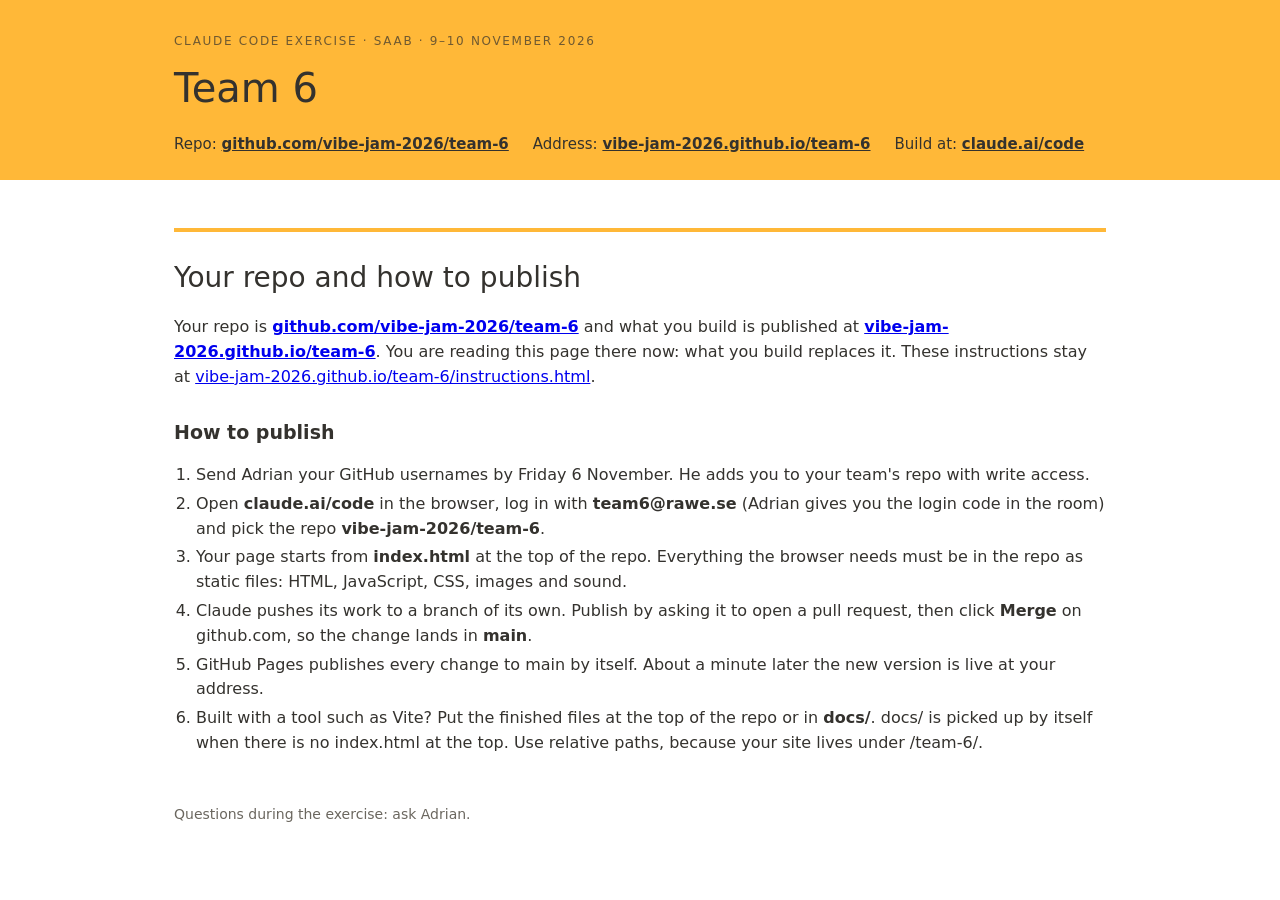
==== index.html @ f1e889d7 "Instructions: how to reach and publish the repo; login code given in the room" ====
<!doctype html><html lang="en"><head><meta charset="utf-8"><meta name="viewport" content="width=device-width,initial-scale=1">
<title>Team 6 · Claude Code exercise</title><style>
:root { --y: #FFB838; --ink: #34322E; --mut: #6b675f; --line: #e6e2da; }
* { box-sizing: border-box; }
body { margin: 0; font: 16px/1.55 system-ui, -apple-system, "Segoe UI", sans-serif; color: var(--ink); background: #fff; }
header { background: var(--y); padding: 32px 0 24px; }
.wrap { max-width: 980px; margin: 0 auto; padding: 0 24px; }
header .k { font-size: 12px; letter-spacing: .14em; text-transform: uppercase; opacity: .7; }
header h1 { margin: 6px 0 14px; font-size: 40px; font-weight: 500; }
header .where { display: flex; flex-wrap: wrap; gap: 8px 24px; font-size: 15px; }
header a { color: inherit; font-weight: 600; }
main { max-width: 980px; margin: 0 auto; padding: 8px 24px 64px; }
h2.part { font-size: 28px; font-weight: 500; margin: 40px 0 8px; padding-top: 24px; border-top: 4px solid var(--y); }
h2 { font-size: 19px; margin: 28px 0 8px; }
h3 { font-size: 16px; margin: 0 0 6px; }
.task { font-size: 20px; }
.cols { display: grid; grid-template-columns: 1fr 1fr; gap: 0 40px; }
@media (max-width: 760px) { .cols { grid-template-columns: 1fr; } header h1 { font-size: 30px; } }
ul, ol { padding-left: 22px; } li { margin: 4px 0; }
table { border-collapse: collapse; width: 100%; font-size: 15px; }
td, th { text-align: left; padding: 7px 10px 7px 0; border-bottom: 1px solid var(--line); vertical-align: top; }
td:first-child { white-space: nowrap; }
.demo { display: grid; grid-template-columns: repeat(3, 1fr); gap: 12px; }
.demo div { background: #f6f4ef; border-radius: 8px; padding: 14px 16px; }
.demo b { display: block; font-size: 22px; }
.card { background: #f6f4ef; border-radius: 8px; padding: 14px 16px; }
footer { color: var(--mut); font-size: 14px; margin-top: 48px; }</style></head><body>
<header><div class="wrap"><div class="k">Claude Code exercise · Saab · 9–10 November 2026</div><h1>Team 6</h1>
<div class="where"><span>Repo: <a href="https://github.com/vibe-jam-2026/team-6">github.com/vibe-jam-2026/team-6</a></span><span>Address: <a href="https://vibe-jam-2026.github.io/team-6/">vibe-jam-2026.github.io/team-6</a></span><span>Build at: <a href="https://claude.ai/code">claude.ai/code</a></span></div></div></header>
<main>
  <h2 class="part">Your repo and how to publish</h2>
  <p>Your repo is <a href="https://github.com/vibe-jam-2026/team-6"><b>github.com/vibe-jam-2026/team-6</b></a> and what you build is published at <a href="https://vibe-jam-2026.github.io/team-6/"><b>vibe-jam-2026.github.io/team-6</b></a>. You are reading this page there now: what you build replaces it. These instructions stay at <a href="instructions.html">vibe-jam-2026.github.io/team-6/instructions.html</a>.</p>
  
  <h2>How to publish</h2>
  <ol>
    <li>Send Adrian your GitHub usernames by Friday 6 November. He adds you to your team's repo with write access.</li>
    <li>Open <b>claude.ai/code</b> in the browser, log in with <b>team6@rawe.se</b> (Adrian gives you the login code in the room) and pick the repo <b>vibe-jam-2026/team-6</b>.</li>
    <li>Your page starts from <b>index.html</b> at the top of the repo. Everything the browser needs must be in the repo as static files: HTML, JavaScript, CSS, images and sound.</li>
    <li>Claude pushes its work to a branch of its own. Publish by asking it to open a pull request, then click <b>Merge</b> on github.com, so the change lands in <b>main</b>.</li>
    <li>GitHub Pages publishes every change to main by itself. About a minute later the new version is live at your address.</li>
    <li>Built with a tool such as Vite? Put the finished files at the top of the repo or in <b>docs/</b>. docs/ is picked up by itself when there is no index.html at the top. Use relative paths, because your site lives under /team-6/.</li>
  </ol>
  
<footer>Questions during the exercise: ask Adrian.</footer></main></body></html>
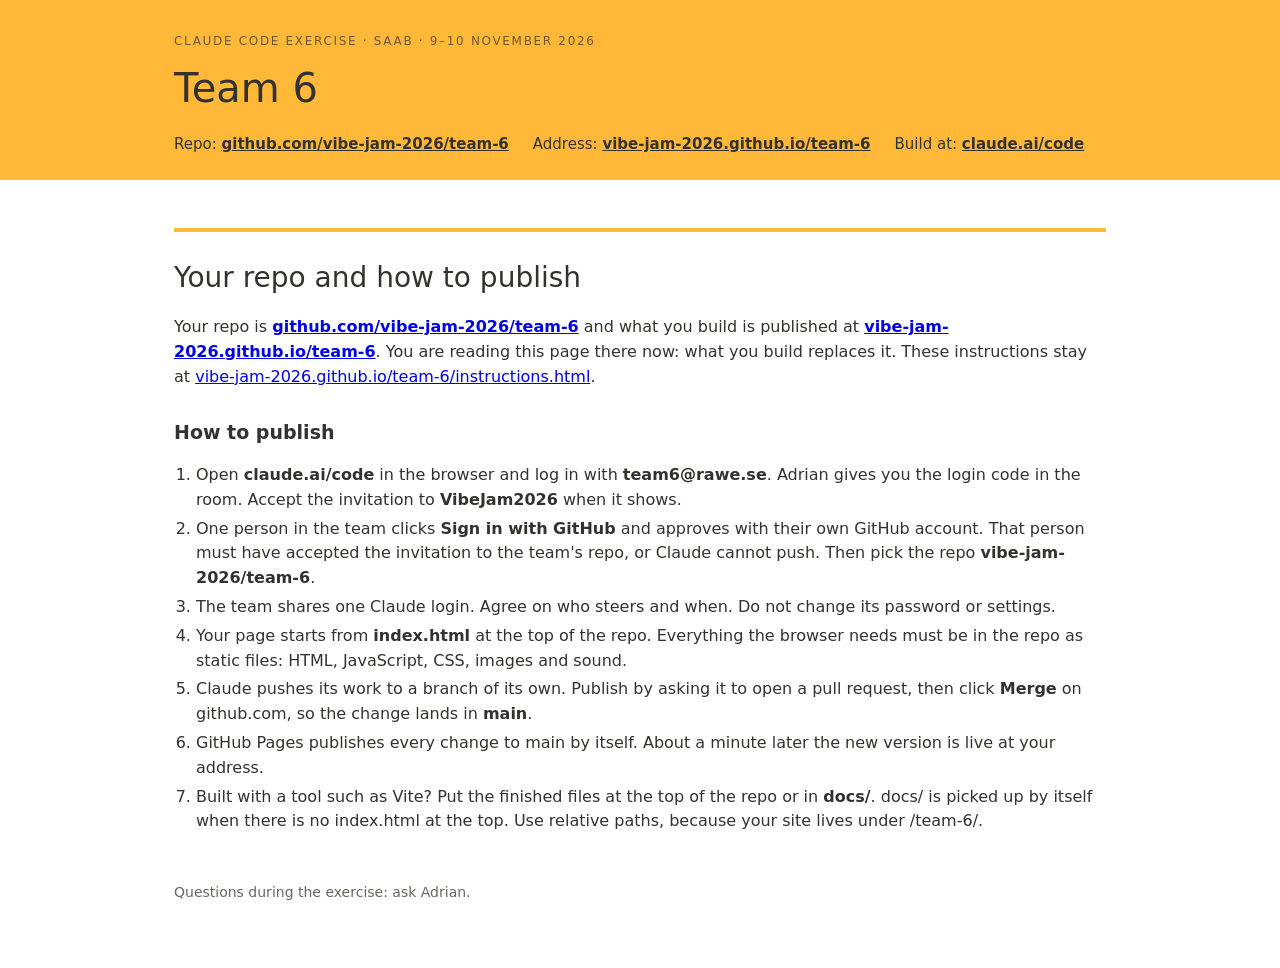
==== commit e8e22070: "Instructions: the VibeJam2026 invite, GitHub sign-in and one shared login; no stale username deadlin" ====
--- a/index.html
+++ b/index.html
@@ -33,8 +33,9 @@
   
   <h2>How to publish</h2>
   <ol>
-    <li>Send Adrian your GitHub usernames by Friday 6 November. He adds you to your team's repo with write access.</li>
-    <li>Open <b>claude.ai/code</b> in the browser, log in with <b>team6@rawe.se</b> (Adrian gives you the login code in the room) and pick the repo <b>vibe-jam-2026/team-6</b>.</li>
+    <li>Open <b>claude.ai/code</b> in the browser and log in with <b>team6@rawe.se</b>. Adrian gives you the login code in the room. Accept the invitation to <b>VibeJam2026</b> when it shows.</li>
+    <li>One person in the team clicks <b>Sign in with GitHub</b> and approves with their own GitHub account. That person must have accepted the invitation to the team's repo, or Claude cannot push. Then pick the repo <b>vibe-jam-2026/team-6</b>.</li>
+    <li>The team shares one Claude login. Agree on who steers and when. Do not change its password or settings.</li>
     <li>Your page starts from <b>index.html</b> at the top of the repo. Everything the browser needs must be in the repo as static files: HTML, JavaScript, CSS, images and sound.</li>
     <li>Claude pushes its work to a branch of its own. Publish by asking it to open a pull request, then click <b>Merge</b> on github.com, so the change lands in <b>main</b>.</li>
     <li>GitHub Pages publishes every change to main by itself. About a minute later the new version is live at your address.</li>
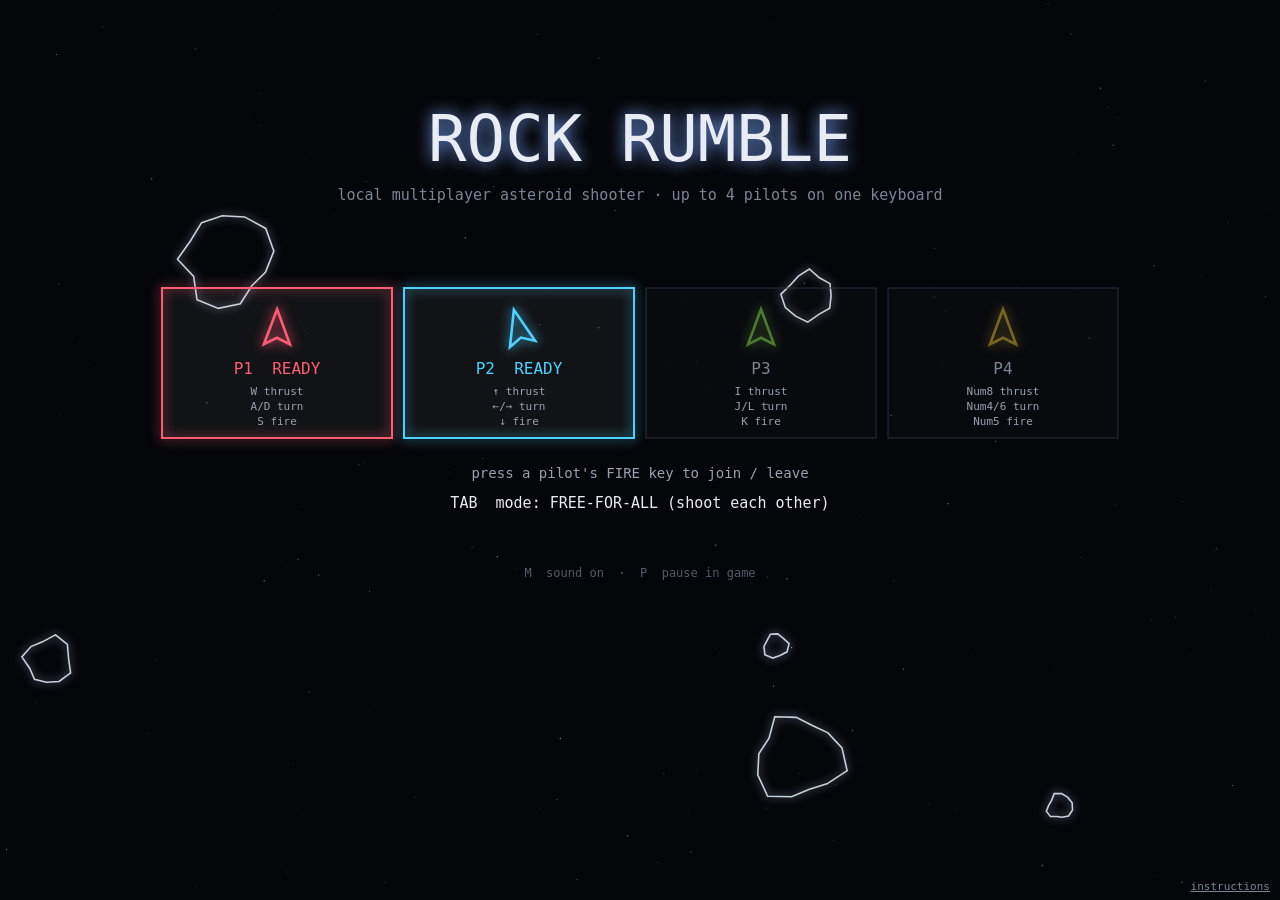
==== commit b6342c9b: "Add Rock Rumble: local multiplayer asteroid shooter as a single page Up to four players share one ke" ====
--- a/index.html
+++ b/index.html
@@ -1,45 +1,652 @@
-<!doctype html><html lang="en"><head><meta charset="utf-8"><meta name="viewport" content="width=device-width,initial-scale=1">
-<title>Team 6 · Claude Code exercise</title><style>
-:root { --y: #FFB838; --ink: #34322E; --mut: #6b675f; --line: #e6e2da; }
-* { box-sizing: border-box; }
-body { margin: 0; font: 16px/1.55 system-ui, -apple-system, "Segoe UI", sans-serif; color: var(--ink); background: #fff; }
-header { background: var(--y); padding: 32px 0 24px; }
-.wrap { max-width: 980px; margin: 0 auto; padding: 0 24px; }
-header .k { font-size: 12px; letter-spacing: .14em; text-transform: uppercase; opacity: .7; }
-header h1 { margin: 6px 0 14px; font-size: 40px; font-weight: 500; }
-header .where { display: flex; flex-wrap: wrap; gap: 8px 24px; font-size: 15px; }
-header a { color: inherit; font-weight: 600; }
-main { max-width: 980px; margin: 0 auto; padding: 8px 24px 64px; }
-h2.part { font-size: 28px; font-weight: 500; margin: 40px 0 8px; padding-top: 24px; border-top: 4px solid var(--y); }
-h2 { font-size: 19px; margin: 28px 0 8px; }
-h3 { font-size: 16px; margin: 0 0 6px; }
-.task { font-size: 20px; }
-.cols { display: grid; grid-template-columns: 1fr 1fr; gap: 0 40px; }
-@media (max-width: 760px) { .cols { grid-template-columns: 1fr; } header h1 { font-size: 30px; } }
-ul, ol { padding-left: 22px; } li { margin: 4px 0; }
-table { border-collapse: collapse; width: 100%; font-size: 15px; }
-td, th { text-align: left; padding: 7px 10px 7px 0; border-bottom: 1px solid var(--line); vertical-align: top; }
-td:first-child { white-space: nowrap; }
-.demo { display: grid; grid-template-columns: repeat(3, 1fr); gap: 12px; }
-.demo div { background: #f6f4ef; border-radius: 8px; padding: 14px 16px; }
-.demo b { display: block; font-size: 22px; }
-.card { background: #f6f4ef; border-radius: 8px; padding: 14px 16px; }
-footer { color: var(--mut); font-size: 14px; margin-top: 48px; }</style></head><body>
-<header><div class="wrap"><div class="k">Claude Code exercise · Saab · 9–10 November 2026</div><h1>Team 6</h1>
-<div class="where"><span>Repo: <a href="https://github.com/vibe-jam-2026/team-6">github.com/vibe-jam-2026/team-6</a></span><span>Address: <a href="https://vibe-jam-2026.github.io/team-6/">vibe-jam-2026.github.io/team-6</a></span><span>Build at: <a href="https://claude.ai/code">claude.ai/code</a></span></div></div></header>
-<main>
-  <h2 class="part">Your repo and how to publish</h2>
-  <p>Your repo is <a href="https://github.com/vibe-jam-2026/team-6"><b>github.com/vibe-jam-2026/team-6</b></a> and what you build is published at <a href="https://vibe-jam-2026.github.io/team-6/"><b>vibe-jam-2026.github.io/team-6</b></a>. You are reading this page there now: what you build replaces it. These instructions stay at <a href="instructions.html">vibe-jam-2026.github.io/team-6/instructions.html</a>.</p>
-  
-  <h2>How to publish</h2>
-  <ol>
-    <li>Open <b>claude.ai/code</b> in the browser and log in with <b>team6@rawe.se</b>. Adrian gives you the login code in the room. Accept the invitation to <b>VibeJam2026</b> when it shows.</li>
-    <li>One person in the team clicks <b>Sign in with GitHub</b> and approves with their own GitHub account. That person must have accepted the invitation to the team's repo, or Claude cannot push. Then pick the repo <b>vibe-jam-2026/team-6</b>.</li>
-    <li>The team shares one Claude login. Agree on who steers and when. Do not change its password or settings.</li>
-    <li>Your page starts from <b>index.html</b> at the top of the repo. Everything the browser needs must be in the repo as static files: HTML, JavaScript, CSS, images and sound.</li>
-    <li>Claude pushes its work to a branch of its own. Publish by asking it to open a pull request, then click <b>Merge</b> on github.com, so the change lands in <b>main</b>.</li>
-    <li>GitHub Pages publishes every change to main by itself. About a minute later the new version is live at your address.</li>
-    <li>Built with a tool such as Vite? Put the finished files at the top of the repo or in <b>docs/</b>. docs/ is picked up by itself when there is no index.html at the top. Use relative paths, because your site lives under /team-6/.</li>
-  </ol>
-  
-<footer>Questions during the exercise: ask Adrian.</footer></main></body></html>
+<!doctype html>
+<html lang="en">
+<head>
+<meta charset="utf-8">
+<meta name="viewport" content="width=device-width,initial-scale=1">
+<title>Rock Rumble · Team 6</title>
+<style>
+  :root { --bg: #05060a; --fg: #e8ecf4; --mut: #7d8496; }
+  * { box-sizing: border-box; }
+  html, body { margin: 0; height: 100%; background: var(--bg); overflow: hidden; }
+  body { font: 16px/1.4 ui-monospace, "SFMono-Regular", Menlo, Consolas, monospace; color: var(--fg); }
+  canvas { display: block; width: 100vw; height: 100vh; }
+  a { color: var(--mut); }
+  #foot { position: fixed; right: 10px; bottom: 6px; font-size: 11px; color: var(--mut); pointer-events: auto; }
+</style>
+</head>
+<body>
+<canvas id="game"></canvas>
+<div id="foot"><a href="instructions.html">instructions</a></div>
+<script>
+'use strict';
+
+// ---------------------------------------------------------------------------
+// Configuration
+// ---------------------------------------------------------------------------
+const PLAYERS = [
+  { name: 'P1', color: '#ff5d73', keys: { thrust: 'KeyW', left: 'KeyA', right: 'KeyD', fire: 'KeyS' },
+    label: 'W thrust · A/D turn · S fire' },
+  { name: 'P2', color: '#4dd2ff', keys: { thrust: 'ArrowUp', left: 'ArrowLeft', right: 'ArrowRight', fire: 'ArrowDown' },
+    label: '↑ thrust · ←/→ turn · ↓ fire' },
+  { name: 'P3', color: '#9dff5c', keys: { thrust: 'KeyI', left: 'KeyJ', right: 'KeyL', fire: 'KeyK' },
+    label: 'I thrust · J/L turn · K fire' },
+  { name: 'P4', color: '#ffd23f', keys: { thrust: 'Numpad8', left: 'Numpad4', right: 'Numpad6', fire: 'Numpad5' },
+    label: 'Num8 thrust · Num4/6 turn · Num5 fire' },
+];
+
+const CFG = {
+  turnSpeed: 4.4,        // rad/s
+  thrust: 320,           // px/s^2
+  drag: 0.55,            // velocity decay per second (exponential)
+  maxSpeed: 440,
+  shipRadius: 13,
+  bulletSpeed: 560,
+  bulletLife: 0.95,
+  fireCooldown: 0.17,
+  maxBullets: 5,
+  lives: 3,
+  respawnDelay: 1.8,
+  invulnTime: 2.6,
+  extraLifeEvery: 10000,
+  asteroid: {
+    3: { r: 46, speed: [35, 75],  score: 20 },
+    2: { r: 25, speed: [65, 120], score: 50 },
+    1: { r: 13, speed: [95, 175], score: 100 },
+  },
+  killScore: 250,
+};
+
+// ---------------------------------------------------------------------------
+// Canvas setup
+// ---------------------------------------------------------------------------
+const canvas = document.getElementById('game');
+const ctx = canvas.getContext('2d');
+const foot = document.getElementById('foot');
+let W = 0, H = 0, DPR = 1;
+function resize() {
+  DPR = Math.min(window.devicePixelRatio || 1, 2);
+  W = window.innerWidth; H = window.innerHeight;
+  canvas.width = Math.round(W * DPR); canvas.height = Math.round(H * DPR);
+  ctx.setTransform(DPR, 0, 0, DPR, 0, 0);
+  makeStars();
+}
+window.addEventListener('resize', resize);
+
+let stars = [];
+function makeStars() {
+  const n = Math.round((W * H) / 6000);
+  stars = Array.from({ length: n }, () => ({
+    x: Math.random() * W, y: Math.random() * H,
+    r: Math.random() * 1.2 + 0.2, a: Math.random() * 0.6 + 0.15,
+  }));
+}
+
+// ---------------------------------------------------------------------------
+// Helpers
+// ---------------------------------------------------------------------------
+const rand = (a, b) => a + Math.random() * (b - a);
+const TAU = Math.PI * 2;
+function wrap(o) {
+  if (o.x < 0) o.x += W; else if (o.x >= W) o.x -= W;
+  if (o.y < 0) o.y += H; else if (o.y >= H) o.y -= H;
+}
+function dist2(a, b) { const dx = a.x - b.x, dy = a.y - b.y; return dx * dx + dy * dy; }
+function hit(a, ar, b, br) { const r = ar + br; return dist2(a, b) < r * r; }
+
+// ---------------------------------------------------------------------------
+// Input
+// ---------------------------------------------------------------------------
+const down = new Set();
+const pressed = new Set(); // keys pressed since last frame
+const GAME_KEYS = new Set(PLAYERS.flatMap(p => Object.values(p.keys)).concat(['Enter', 'Tab', 'Space']));
+window.addEventListener('keydown', e => {
+  if (GAME_KEYS.has(e.code)) e.preventDefault();
+  if (!down.has(e.code)) pressed.add(e.code);
+  down.add(e.code);
+  audio.unlock();
+});
+window.addEventListener('keyup', e => { down.delete(e.code); });
+window.addEventListener('blur', () => down.clear());
+
+// ---------------------------------------------------------------------------
+// Sound (synthesized with WebAudio, no files)
+// ---------------------------------------------------------------------------
+const audio = {
+  ctx: null, muted: false, master: null, noiseBuf: null,
+  unlock() {
+    if (this.ctx) { if (this.ctx.state === 'suspended') this.ctx.resume(); return; }
+    const AC = window.AudioContext || window.webkitAudioContext;
+    if (!AC) return;
+    this.ctx = new AC();
+    this.master = this.ctx.createGain();
+    this.master.gain.value = 0.35;
+    this.master.connect(this.ctx.destination);
+    const len = this.ctx.sampleRate;
+    this.noiseBuf = this.ctx.createBuffer(1, len, this.ctx.sampleRate);
+    const d = this.noiseBuf.getChannelData(0);
+    for (let i = 0; i < len; i++) d[i] = Math.random() * 2 - 1;
+  },
+  toggle() { this.muted = !this.muted; if (this.master) this.master.gain.value = this.muted ? 0 : 0.35; },
+  tone(freq, endFreq, dur, type = 'square', vol = 0.15) {
+    if (!this.ctx || this.muted) return;
+    const t = this.ctx.currentTime;
+    const o = this.ctx.createOscillator(), g = this.ctx.createGain();
+    o.type = type; o.frequency.setValueAtTime(freq, t);
+    o.frequency.exponentialRampToValueAtTime(Math.max(20, endFreq), t + dur);
+    g.gain.setValueAtTime(vol, t); g.gain.exponentialRampToValueAtTime(0.001, t + dur);
+    o.connect(g); g.connect(this.master); o.start(t); o.stop(t + dur + 0.02);
+  },
+  noise(dur, vol = 0.4, cutoff = 1200) {
+    if (!this.ctx || this.muted) return;
+    const t = this.ctx.currentTime;
+    const s = this.ctx.createBufferSource(); s.buffer = this.noiseBuf;
+    const f = this.ctx.createBiquadFilter(); f.type = 'lowpass';
+    f.frequency.setValueAtTime(cutoff, t); f.frequency.exponentialRampToValueAtTime(60, t + dur);
+    const g = this.ctx.createGain();
+    g.gain.setValueAtTime(vol, t); g.gain.exponentialRampToValueAtTime(0.001, t + dur);
+    s.connect(f); f.connect(g); g.connect(this.master);
+    s.start(t, Math.random() * 0.5); s.stop(t + dur + 0.02);
+  },
+  fire(i) { this.tone(880 + i * 120, 220, 0.12, 'square', 0.07); },
+  boom(size) { this.noise(0.25 + size * 0.18, 0.25 + size * 0.1, 400 + size * 500); },
+  shipBoom() { this.noise(0.9, 0.55, 2400); this.tone(180, 40, 0.7, 'sawtooth', 0.12); },
+  life() { [523, 659, 784, 1046].forEach((f, k) => setTimeout(() => this.tone(f, f, 0.12, 'triangle', 0.12), k * 90)); },
+  blip() { this.tone(660, 660, 0.06, 'triangle', 0.1); },
+};
+
+// ---------------------------------------------------------------------------
+// Game state
+// ---------------------------------------------------------------------------
+let state = 'lobby';           // lobby | playing | paused | gameover
+let mode = 'ffa';              // ffa (friendly fire) | coop
+const joined = [true, true, false, false];
+let ships = [], bullets = [], asteroids = [], particles = [];
+let wave = 0, waveTimer = 0, banner = { text: '', t: 0 };
+let result = null;
+
+function makeShip(idx) {
+  return {
+    idx, def: PLAYERS[idx], x: W / 2, y: H / 2, vx: 0, vy: 0, a: -Math.PI / 2,
+    alive: false, lives: CFG.lives, score: 0, nextLife: CFG.extraLifeEvery,
+    invuln: 0, cooldown: 0, respawn: 0.3, thrusting: false, kills: 0,
+  };
+}
+
+function makeAsteroid(size, x, y) {
+  const c = CFG.asteroid[size];
+  const sp = rand(c.speed[0], c.speed[1]) * (1 + wave * 0.04);
+  const dir = rand(0, TAU);
+  const n = 9 + Math.floor(Math.random() * 5);
+  const verts = Array.from({ length: n }, (_, k) => {
+    const ang = (k / n) * TAU;
+    const rr = c.r * rand(0.72, 1.12);
+    return [Math.cos(ang) * rr, Math.sin(ang) * rr];
+  });
+  return { size, r: c.r, x, y, vx: Math.cos(dir) * sp, vy: Math.sin(dir) * sp, a: rand(0, TAU), spin: rand(-1.2, 1.2), verts };
+}
+
+function startGame() {
+  ships = PLAYERS.map((_, i) => joined[i] ? makeShip(i) : null).filter(Boolean);
+  // spread spawn points
+  ships.forEach((s, k) => { s.respawn = 0.2 + k * 0.05; });
+  bullets = []; asteroids = []; particles = [];
+  wave = 0; result = null; checkGameOver.t = 0; shake = 0;
+  nextWave();
+  state = 'playing';
+}
+
+function nextWave() {
+  wave++;
+  const count = Math.min(3 + wave + Math.floor(ships.length / 2), 14);
+  for (let i = 0; i < count; i++) {
+    let x, y, tries = 0;
+    do {
+      // spawn along the edges, away from ships
+      if (Math.random() < 0.5) { x = rand(0, W); y = Math.random() < 0.5 ? rand(0, 60) : rand(H - 60, H); }
+      else { x = Math.random() < 0.5 ? rand(0, 60) : rand(W - 60, W); y = rand(0, H); }
+      tries++;
+    } while (tries < 30 && ships.some(s => s.alive && dist2(s, { x, y }) < 200 * 200));
+    asteroids.push(makeAsteroid(3, x, y));
+  }
+  banner = { text: `WAVE ${wave}`, t: 2 };
+}
+
+function spawnPoint(ship) {
+  const slots = [[0.25, 0.3], [0.75, 0.7], [0.75, 0.3], [0.25, 0.7], [0.5, 0.5]];
+  const candidates = slots.map(([fx, fy]) => ({ x: fx * W, y: fy * H }));
+  for (let i = 0; i < 20; i++) candidates.push({ x: rand(80, W - 80), y: rand(80, H - 80) });
+  const pref = candidates[ship.idx % 4];
+  const danger = p => {
+    let m = Infinity;
+    for (const a of asteroids) m = Math.min(m, Math.sqrt(dist2(a, p)) - a.r);
+    for (const s of ships) if (s !== ship && s.alive) m = Math.min(m, Math.sqrt(dist2(s, p)) - 40);
+    return m;
+  };
+  if (danger(pref) > 120) return pref;
+  let best = pref, bestD = -Infinity;
+  for (const c of candidates) { const d = danger(c); if (d > bestD) { bestD = d; best = c; } }
+  return best;
+}
+
+function burst(x, y, color, n, speed, life) {
+  for (let i = 0; i < n; i++) {
+    const a = rand(0, TAU), sp = rand(speed * 0.2, speed);
+    particles.push({ x, y, vx: Math.cos(a) * sp, vy: Math.sin(a) * sp, life: rand(life * 0.4, life), max: life, color });
+  }
+}
+
+function addScore(ship, pts) {
+  ship.score += pts;
+  while (ship.score >= ship.nextLife) {
+    ship.lives++; ship.nextLife += CFG.extraLifeEvery; audio.life();
+  }
+}
+
+function killShip(s, killer) {
+  s.alive = false; s.lives--; s.respawn = CFG.respawnDelay;
+  burst(s.x, s.y, s.def.color, 60, 260, 1.4);
+  burst(s.x, s.y, '#ffffff', 20, 160, 0.8);
+  // debris lines
+  for (let i = 0; i < 5; i++) {
+    const a = rand(0, TAU), sp = rand(30, 110);
+    particles.push({ x: s.x, y: s.y, vx: Math.cos(a) * sp + s.vx * 0.3, vy: Math.sin(a) * sp + s.vy * 0.3,
+      life: 1.6, max: 1.6, color: s.def.color, line: rand(6, 14), rot: rand(0, TAU), spin: rand(-6, 6) });
+  }
+  audio.shipBoom();
+  shake = 10;
+  if (killer && killer !== s) { addScore(killer, CFG.killScore); killer.kills++; }
+}
+
+function splitAsteroid(a, by) {
+  const i = asteroids.indexOf(a);
+  if (i >= 0) asteroids.splice(i, 1);
+  if (by) addScore(by, CFG.asteroid[a.size].score);
+  burst(a.x, a.y, '#c9cfdc', 8 + a.size * 6, 90 + a.size * 30, 0.9);
+  audio.boom(a.size);
+  shake = Math.max(shake, a.size * 2);
+  if (a.size > 1) {
+    for (let k = 0; k < 2; k++) {
+      const b = makeAsteroid(a.size - 1, a.x, a.y);
+      b.vx += a.vx * 0.4; b.vy += a.vy * 0.4;
+      asteroids.push(b);
+    }
+  }
+}
+
+// ---------------------------------------------------------------------------
+// Update
+// ---------------------------------------------------------------------------
+let shake = 0;
+
+function update(dt) {
+  if (pressed.has('KeyM')) audio.toggle();
+
+  if (state === 'lobby') return updateLobby();
+  if (state === 'gameover') {
+    if (pressed.has('Enter')) { state = 'lobby'; audio.blip(); }
+    updateParticles(dt); updateAsteroids(dt);
+    return;
+  }
+  if (pressed.has('KeyP') || pressed.has('Escape')) {
+    state = state === 'paused' ? 'playing' : 'paused'; audio.blip();
+  }
+  if (state === 'paused') {
+    if (pressed.has('KeyQ')) { state = 'lobby'; audio.blip(); }
+    return;
+  }
+
+  // ships
+  for (const s of ships) {
+    const k = s.def.keys;
+    if (!s.alive) {
+      if (s.lives > 0) {
+        s.respawn -= dt;
+        if (s.respawn <= 0) {
+          const p = spawnPoint(s);
+          Object.assign(s, { x: p.x, y: p.y, vx: 0, vy: 0, a: -Math.PI / 2, alive: true, invuln: CFG.invulnTime, cooldown: 0 });
+        }
+      }
+      continue;
+    }
+    if (down.has(k.left)) s.a -= CFG.turnSpeed * dt;
+    if (down.has(k.right)) s.a += CFG.turnSpeed * dt;
+    s.thrusting = down.has(k.thrust);
+    if (s.thrusting) {
+      s.vx += Math.cos(s.a) * CFG.thrust * dt;
+      s.vy += Math.sin(s.a) * CFG.thrust * dt;
+      if (Math.random() < 0.7) {
+        const bx = s.x - Math.cos(s.a) * 12, by = s.y - Math.sin(s.a) * 12;
+        const sp = rand(80, 160), ang = s.a + Math.PI + rand(-0.35, 0.35);
+        particles.push({ x: bx, y: by, vx: s.vx + Math.cos(ang) * sp, vy: s.vy + Math.sin(ang) * sp,
+          life: rand(0.15, 0.35), max: 0.35, color: Math.random() < 0.5 ? '#ffb347' : s.def.color });
+      }
+    }
+    const decay = Math.exp(-CFG.drag * dt);
+    s.vx *= decay; s.vy *= decay;
+    const sp = Math.hypot(s.vx, s.vy);
+    if (sp > CFG.maxSpeed) { s.vx *= CFG.maxSpeed / sp; s.vy *= CFG.maxSpeed / sp; }
+    s.x += s.vx * dt; s.y += s.vy * dt; wrap(s);
+    s.invuln = Math.max(0, s.invuln - dt);
+    s.cooldown -= dt;
+    if (down.has(k.fire) && s.cooldown <= 0 && bullets.filter(b => b.owner === s).length < CFG.maxBullets) {
+      s.cooldown = CFG.fireCooldown;
+      const nx = Math.cos(s.a), ny = Math.sin(s.a);
+      bullets.push({ owner: s, x: s.x + nx * 15, y: s.y + ny * 15,
+        vx: s.vx + nx * CFG.bulletSpeed, vy: s.vy + ny * CFG.bulletSpeed, life: CFG.bulletLife });
+      audio.fire(s.idx);
+    }
+  }
+
+  // ship vs ship bump (elastic)
+  for (let i = 0; i < ships.length; i++) for (let j = i + 1; j < ships.length; j++) {
+    const a = ships[i], b = ships[j];
+    if (!a.alive || !b.alive || !hit(a, CFG.shipRadius, b, CFG.shipRadius)) continue;
+    const dx = b.x - a.x, dy = b.y - a.y, d = Math.hypot(dx, dy) || 1;
+    const nx = dx / d, ny = dy / d;
+    const rel = (a.vx - b.vx) * nx + (a.vy - b.vy) * ny;
+    if (rel > 0) { a.vx -= rel * nx; a.vy -= rel * ny; b.vx += rel * nx; b.vy += rel * ny; }
+    const push = (CFG.shipRadius * 2 - d) / 2;
+    a.x -= nx * push; a.y -= ny * push; b.x += nx * push; b.y += ny * push;
+    audio.tone(140, 90, 0.08, 'triangle', 0.12);
+  }
+
+  // bullets
+  for (const b of bullets) {
+    b.x += b.vx * dt; b.y += b.vy * dt; b.life -= dt; wrap(b);
+  }
+  updateAsteroids(dt);
+
+  // bullet collisions
+  for (const b of bullets) {
+    if (b.life <= 0) continue;
+    for (const a of asteroids) {
+      if (hit(b, 2, a, a.r * 0.92)) { b.life = 0; splitAsteroid(a, b.owner); break; }
+    }
+    if (b.life <= 0 || mode !== 'ffa') continue;
+    for (const s of ships) {
+      if (s === b.owner || !s.alive || s.invuln > 0) continue;
+      if (hit(b, 2, s, CFG.shipRadius)) { b.life = 0; killShip(s, b.owner); break; }
+    }
+  }
+  bullets = bullets.filter(b => b.life > 0);
+
+  // ship vs asteroid
+  for (const s of ships) {
+    if (!s.alive || s.invuln > 0) continue;
+    for (const a of asteroids) {
+      if (hit(s, CFG.shipRadius * 0.8, a, a.r * 0.9)) { killShip(s, null); splitAsteroid(a, null); break; }
+    }
+  }
+
+  updateParticles(dt);
+
+  // waves
+  if (asteroids.length === 0) {
+    waveTimer += dt;
+    if (waveTimer > 1.5) { waveTimer = 0; nextWave(); }
+  }
+  banner.t -= dt;
+
+  checkGameOver();
+}
+
+function updateAsteroids(dt) {
+  for (const a of asteroids) { a.x += a.vx * dt; a.y += a.vy * dt; a.a += a.spin * dt; wrap(a); }
+}
+function updateParticles(dt) {
+  for (const p of particles) {
+    p.x += p.vx * dt; p.y += p.vy * dt; p.life -= dt;
+    p.vx *= 0.985; p.vy *= 0.985;
+    if (p.spin) p.rot += p.spin * dt;
+  }
+  particles = particles.filter(p => p.life > 0);
+  shake = Math.max(0, shake - dt * 30);
+}
+
+function checkGameOver() {
+  const inPlay = ships.filter(s => s.alive || s.lives > 0);
+  const over = ships.length > 1 && mode === 'ffa' ? inPlay.length <= 1 : inPlay.length === 0;
+  if (!over) return;
+  // let the last explosion play out a moment
+  if (!checkGameOver.t) checkGameOver.t = 1.6;
+  checkGameOver.t -= 1 / 60;
+  if (checkGameOver.t > 0) return;
+  checkGameOver.t = 0;
+  const ranked = [...ships].sort((a, b) => b.score - a.score);
+  result = { ranked, survivor: mode === 'ffa' && ships.length > 1 ? inPlay[0] || null : null };
+  state = 'gameover';
+}
+
+function updateLobby() {
+  PLAYERS.forEach((p, i) => {
+    if (pressed.has(p.keys.fire)) { joined[i] = !joined[i]; audio.blip(); }
+  });
+  if (pressed.has('Tab')) { mode = mode === 'ffa' ? 'coop' : 'ffa'; audio.blip(); }
+  if (pressed.has('Enter') && joined.some(Boolean)) { audio.blip(); startGame(); }
+  // drift some demo rocks in the background
+  if (asteroids.length < 6) asteroids.push(makeAsteroid(1 + Math.floor(Math.random() * 3), rand(0, W), rand(0, H)));
+  updateAsteroids(1 / 60); updateParticles(1 / 60);
+}
+
+// ---------------------------------------------------------------------------
+// Rendering
+// ---------------------------------------------------------------------------
+function glow(color, blur) { ctx.shadowColor = color; ctx.shadowBlur = blur; }
+
+function drawWrapped(o, r, fn) {
+  const xs = [0], ys = [0];
+  if (o.x < r) xs.push(W); if (o.x > W - r) xs.push(-W);
+  if (o.y < r) ys.push(H); if (o.y > H - r) ys.push(-H);
+  for (const ox of xs) for (const oy of ys) fn(o.x + ox, o.y + oy);
+}
+
+function drawShipShape(x, y, a, color, thrusting, scale = 1) {
+  ctx.save();
+  ctx.translate(x, y); ctx.rotate(a); ctx.scale(scale, scale);
+  ctx.strokeStyle = color; ctx.lineWidth = 2; glow(color, 12);
+  ctx.beginPath();
+  ctx.moveTo(16, 0); ctx.lineTo(-11, -10); ctx.lineTo(-6, 0); ctx.lineTo(-11, 10); ctx.closePath();
+  ctx.stroke();
+  if (thrusting) {
+    ctx.strokeStyle = '#ffb347'; glow('#ffb347', 14);
+    ctx.beginPath();
+    ctx.moveTo(-7, -5); ctx.lineTo(-14 - Math.random() * 10, 0); ctx.lineTo(-7, 5);
+    ctx.stroke();
+  }
+  ctx.restore();
+}
+
+function draw(time) {
+  ctx.save();
+  ctx.setTransform(DPR, 0, 0, DPR, 0, 0);
+  ctx.fillStyle = '#05060a'; ctx.fillRect(0, 0, W, H);
+  if (shake > 0) ctx.translate(rand(-shake, shake), rand(-shake, shake));
+
+  // stars
+  for (const s of stars) {
+    ctx.globalAlpha = s.a * (0.75 + 0.25 * Math.sin(time / 900 + s.x));
+    ctx.fillStyle = '#cfd6ff'; ctx.fillRect(s.x, s.y, s.r, s.r);
+  }
+  ctx.globalAlpha = 1;
+
+  // asteroids
+  ctx.lineWidth = 1.6; ctx.strokeStyle = '#c9cfdc'; glow('#8f9bb8', 8);
+  for (const a of asteroids) {
+    drawWrapped(a, a.r * 1.2, (x, y) => {
+      ctx.save(); ctx.translate(x, y); ctx.rotate(a.a);
+      ctx.beginPath();
+      a.verts.forEach(([vx, vy], k) => k ? ctx.lineTo(vx, vy) : ctx.moveTo(vx, vy));
+      ctx.closePath(); ctx.stroke(); ctx.restore();
+    });
+  }
+
+  // particles
+  for (const p of particles) {
+    const t = Math.max(0, p.life / p.max);
+    ctx.globalAlpha = t;
+    if (p.line) {
+      ctx.save(); ctx.translate(p.x, p.y); ctx.rotate(p.rot);
+      ctx.strokeStyle = p.color; glow(p.color, 8); ctx.lineWidth = 2;
+      ctx.beginPath(); ctx.moveTo(-p.line / 2, 0); ctx.lineTo(p.line / 2, 0); ctx.stroke();
+      ctx.restore();
+    } else {
+      ctx.fillStyle = p.color; glow(p.color, 6);
+      ctx.fillRect(p.x - 1.2, p.y - 1.2, 2.4, 2.4);
+    }
+  }
+  ctx.globalAlpha = 1;
+
+  if (state !== 'lobby') {
+    // bullets
+    for (const b of bullets) {
+      ctx.fillStyle = b.owner.def.color; glow(b.owner.def.color, 10);
+      ctx.beginPath(); ctx.arc(b.x, b.y, 2.2, 0, TAU); ctx.fill();
+    }
+    // ships
+    for (const s of ships) {
+      if (!s.alive) continue;
+      if (s.invuln > 0 && Math.floor(time / 90) % 2 === 0) continue;
+      drawWrapped(s, 20, (x, y) => drawShipShape(x, y, s.a, s.def.color, s.thrusting));
+      if (s.invuln > 0) {
+        ctx.strokeStyle = s.def.color; ctx.globalAlpha = 0.35; ctx.lineWidth = 1;
+        ctx.beginPath(); ctx.arc(s.x, s.y, 22, 0, TAU); ctx.stroke(); ctx.globalAlpha = 1;
+      }
+    }
+  }
+  ctx.restore();
+
+  ctx.shadowBlur = 0;
+  foot.style.display = state === 'lobby' ? '' : 'none';
+  if (state === 'lobby') drawLobby(time);
+  else {
+    drawHud();
+    if (banner.t > 0 && state === 'playing') {
+      ctx.globalAlpha = Math.min(1, banner.t);
+      text(banner.text, W / 2, H / 2 - 120, 34, '#e8ecf4', 'center');
+      ctx.globalAlpha = 1;
+    }
+    if (state === 'paused') drawPaused();
+    if (state === 'gameover') drawGameOver();
+  }
+}
+
+function text(str, x, y, size, color, align = 'left', glowColor) {
+  ctx.font = `${size}px ui-monospace, "SFMono-Regular", Menlo, Consolas, monospace`;
+  ctx.textAlign = align; ctx.textBaseline = 'middle'; ctx.fillStyle = color;
+  if (glowColor) glow(glowColor, 16); else ctx.shadowBlur = 0;
+  ctx.fillText(str, x, y);
+  ctx.shadowBlur = 0;
+}
+
+function drawHud() {
+  const corners = [
+    { x: 18, y: 22, align: 'left' }, { x: W - 18, y: 22, align: 'right' },
+    { x: 18, y: H - 40, align: 'left' }, { x: W - 18, y: H - 40, align: 'right' },
+  ];
+  ships.forEach(s => {
+    const c = corners[s.idx];
+    const out = !s.alive && s.lives <= 0;
+    ctx.globalAlpha = out ? 0.35 : 1;
+    text(`${s.def.name}  ${String(s.score).padStart(6, '0')}`, c.x, c.y, 18, s.def.color, c.align, s.def.color);
+    const n = Math.min(s.lives, 8);
+    for (let i = 0; i < n; i++) {
+      const lx = c.align === 'left' ? c.x + 8 + i * 18 : c.x - 8 - i * 18;
+      drawShipShape(lx, c.y + 22, -Math.PI / 2, s.def.color, false, 0.55);
+    }
+    if (out) text('OUT', c.align === 'left' ? c.x : c.x, c.y + 22, 14, s.def.color, c.align);
+    ctx.globalAlpha = 1;
+  });
+  text(`WAVE ${wave}  ·  ${mode === 'ffa' ? 'FREE-FOR-ALL' : 'CO-OP'}`, W / 2, 22, 13, '#7d8496', 'center');
+  text(`P pause · M ${audio.muted ? 'unmute' : 'mute'}`, W / 2, H - 16, 11, '#545a6a', 'center');
+}
+
+function panel(w, h) {
+  const x = W / 2 - w / 2, y = H / 2 - h / 2;
+  ctx.fillStyle = 'rgba(5,6,10,0.82)'; ctx.fillRect(x, y, w, h);
+  ctx.strokeStyle = '#2a2f3d'; ctx.lineWidth = 1; ctx.strokeRect(x + 0.5, y + 0.5, w - 1, h - 1);
+  return { x, y };
+}
+
+function drawLobby(time) {
+  const small = W < 760;
+  text('ROCK RUMBLE', W / 2, H * 0.16, small ? 40 : 64, '#e8ecf4', 'center', '#7aa7ff');
+  text('local multiplayer asteroid shooter · up to 4 pilots on one keyboard', W / 2, H * 0.16 + (small ? 36 : 52), small ? 12 : 15, '#7d8496', 'center');
+
+  const cols = small ? 2 : 4;
+  const cw = Math.min(230, (W - 40) / cols - 12), ch = 150;
+  const totalW = cols * cw + (cols - 1) * 12;
+  const top = H * 0.32;
+  PLAYERS.forEach((p, i) => {
+    const cx = W / 2 - totalW / 2 + (i % cols) * (cw + 12);
+    const cy = top + Math.floor(i / cols) * (ch + 12);
+    const on = joined[i];
+    ctx.fillStyle = on ? 'rgba(255,255,255,0.05)' : 'rgba(255,255,255,0.015)';
+    ctx.fillRect(cx, cy, cw, ch);
+    ctx.strokeStyle = on ? p.color : '#2a2f3d'; ctx.lineWidth = on ? 2 : 1;
+    if (on) glow(p.color, 12);
+    ctx.strokeRect(cx, cy, cw, ch); ctx.shadowBlur = 0;
+    ctx.globalAlpha = on ? 1 : 0.4;
+    drawShipShape(cx + cw / 2, cy + 42, -Math.PI / 2 + (on ? Math.sin(time / 500 + i) * 0.3 : 0), p.color, on && Math.floor(time / 120 + i) % 3 === 0, 1.3);
+    ctx.globalAlpha = 1;
+    text(p.name + (on ? '  READY' : ''), cx + cw / 2, cy + 82, 16, on ? p.color : '#7d8496', 'center');
+    const parts = p.label.split(' · ');
+    parts.forEach((t, k) => text(t, cx + cw / 2, cy + 104 + k * 15, 11, '#9aa1b2', 'center'));
+  });
+
+  const rows = Math.ceil(4 / cols);
+  const by = top + rows * (ch + 12) + 24;
+  text('press a pilot\'s FIRE key to join / leave', W / 2, by, 14, '#9aa1b2', 'center');
+  text(`TAB  mode: ${mode === 'ffa' ? 'FREE-FOR-ALL (shoot each other)' : 'CO-OP (no friendly fire)'}`, W / 2, by + 30, 15, '#e8ecf4', 'center');
+  const n = joined.filter(Boolean).length;
+  if (n > 0 && Math.floor(time / 500) % 2 === 0) text(`ENTER  start with ${n} pilot${n > 1 ? 's' : ''}`, W / 2, by + 66, 20, '#ffffff', 'center', '#7aa7ff');
+  else if (n === 0) text('nobody has joined yet', W / 2, by + 66, 16, '#7d8496', 'center');
+  text(`M  sound ${audio.muted ? 'off' : 'on'}  ·  P  pause in game`, W / 2, by + 100, 12, '#545a6a', 'center');
+}
+
+function drawPaused() {
+  panel(340, 150);
+  text('PAUSED', W / 2, H / 2 - 30, 30, '#e8ecf4', 'center');
+  text('P resume · Q quit to lobby', W / 2, H / 2 + 20, 14, '#9aa1b2', 'center');
+}
+
+function drawGameOver() {
+  const rows = result.ranked.length;
+  const h = 170 + rows * 34;
+  const { y } = panel(Math.min(460, W - 32), h);
+  text('GAME OVER', W / 2, y + 40, 32, '#e8ecf4', 'center', '#7aa7ff');
+  const top = result.ranked[0];
+  const headline = ships.length === 1 ? `final score ${top.score}`
+    : mode === 'coop' ? `team score ${ships.reduce((t, s) => t + s.score, 0)} · wave ${wave}`
+    : result.survivor ? `${result.survivor.def.name} is the last ship flying` : 'nobody survived';
+  text(headline, W / 2, y + 76, 14, '#9aa1b2', 'center');
+  result.ranked.forEach((s, k) => {
+    const ry = y + 116 + k * 34;
+    const crown = k === 0 && ships.length > 1 ? '★ ' : '  ';
+    text(`${crown}${s.def.name}`, W / 2 - 150, ry, 18, s.def.color, 'left');
+    text(String(s.score), W / 2 + 40, ry, 18, '#e8ecf4', 'right');
+    if (mode === 'ffa' && ships.length > 1) text(`${s.kills} kill${s.kills === 1 ? '' : 's'}`, W / 2 + 150, ry, 13, '#7d8496', 'right');
+  });
+  text('ENTER  back to lobby', W / 2, y + h - 28, 14, '#ffffff', 'center');
+}
+
+// ---------------------------------------------------------------------------
+// Main loop (fixed timestep for stable physics)
+// ---------------------------------------------------------------------------
+const STEP = 1 / 60;
+let last = performance.now(), acc = 0;
+function frame(now) {
+  acc += Math.min(0.1, (now - last) / 1000);
+  last = now;
+  while (acc >= STEP) {
+    update(STEP);
+    pressed.clear();
+    acc -= STEP;
+  }
+  draw(now);
+  requestAnimationFrame(frame);
+}
+resize();
+requestAnimationFrame(frame);
+</script>
+</body>
+</html>
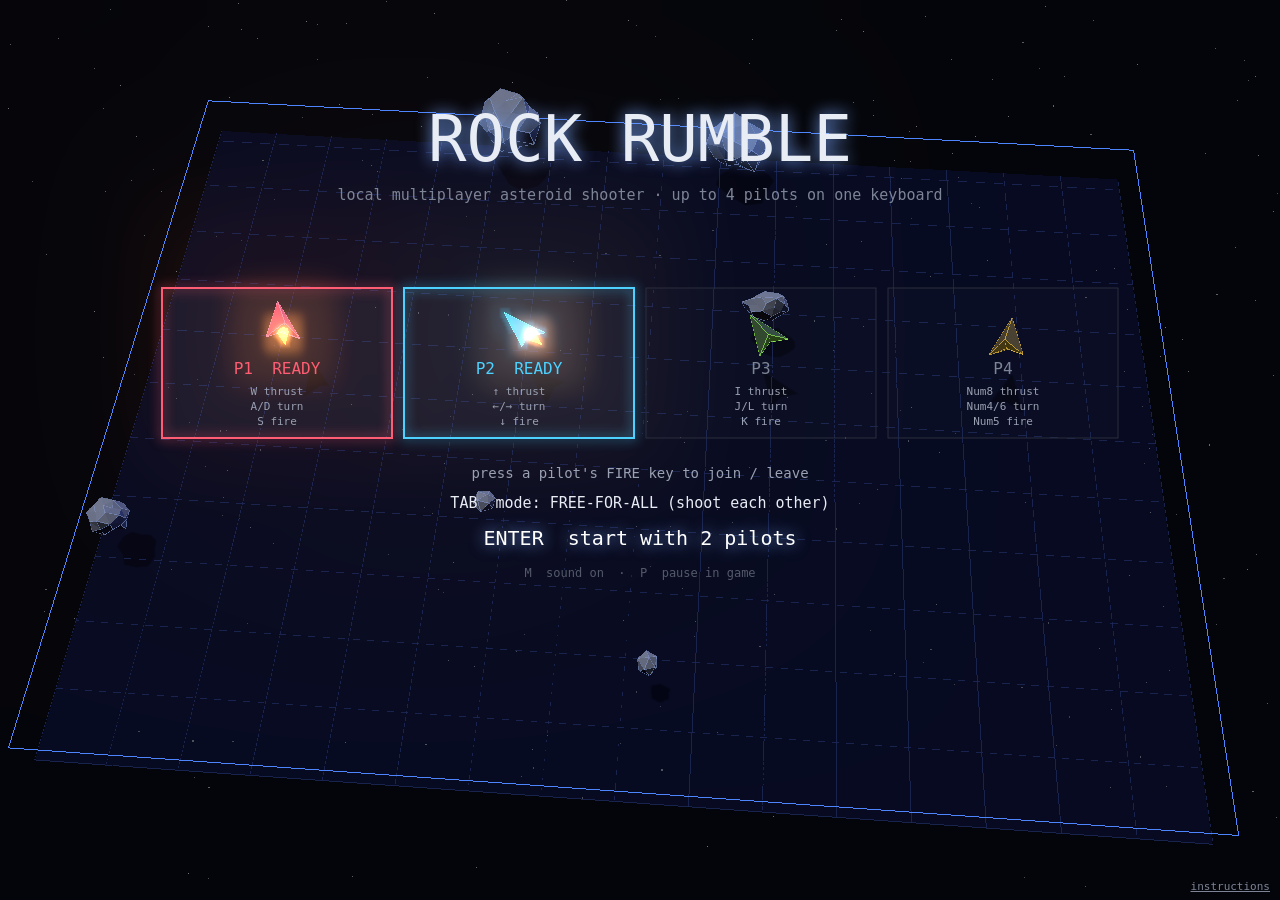
==== commit 7277d372: "Render the game in 3D with Three.js Tilted perspective camera over a gridded arena, lit low-poly ast" ====
--- a/index.html
+++ b/index.html
@@ -9,16 +9,25 @@
   * { box-sizing: border-box; }
   html, body { margin: 0; height: 100%; background: var(--bg); overflow: hidden; }
   body { font: 16px/1.4 ui-monospace, "SFMono-Regular", Menlo, Consolas, monospace; color: var(--fg); }
-  canvas { display: block; width: 100vw; height: 100vh; }
+  canvas { display: block; position: fixed; inset: 0; width: 100vw; height: 100vh; }
+  #hud { pointer-events: none; }
   a { color: var(--mut); }
   #foot { position: fixed; right: 10px; bottom: 6px; font-size: 11px; color: var(--mut); pointer-events: auto; }
 </style>
 </head>
 <body>
-<canvas id="game"></canvas>
+<canvas id="gl"></canvas>
+<canvas id="hud"></canvas>
 <div id="foot"><a href="instructions.html">instructions</a></div>
-<script>
-'use strict';
+<script type="importmap">
+{ "imports": { "three": "./vendor/three/three.module.min.js" } }
+</script>
+<script type="module">
+import * as THREE from 'three';
+import { EffectComposer } from './vendor/three/postprocessing/EffectComposer.js';
+import { RenderPass } from './vendor/three/postprocessing/RenderPass.js';
+import { UnrealBloomPass } from './vendor/three/postprocessing/UnrealBloomPass.js';
+import { OutputPass } from './vendor/three/postprocessing/OutputPass.js';
 
 // ---------------------------------------------------------------------------
 // Configuration
@@ -59,7 +68,8 @@
 // ---------------------------------------------------------------------------
 // Canvas setup
 // ---------------------------------------------------------------------------
-const canvas = document.getElementById('game');
+const glCanvas = document.getElementById('gl');
+const canvas = document.getElementById('hud');
 const ctx = canvas.getContext('2d');
 const foot = document.getElementById('foot');
 let W = 0, H = 0, DPR = 1;
@@ -67,19 +77,9 @@
   DPR = Math.min(window.devicePixelRatio || 1, 2);
   W = window.innerWidth; H = window.innerHeight;
   canvas.width = Math.round(W * DPR); canvas.height = Math.round(H * DPR);
-  ctx.setTransform(DPR, 0, 0, DPR, 0, 0);
-  makeStars();
+  onResize3d();
 }
 window.addEventListener('resize', resize);
-
-let stars = [];
-function makeStars() {
-  const n = Math.round((W * H) / 6000);
-  stars = Array.from({ length: n }, () => ({
-    x: Math.random() * W, y: Math.random() * H,
-    r: Math.random() * 1.2 + 0.2, a: Math.random() * 0.6 + 0.15,
-  }));
-}
 
 // ---------------------------------------------------------------------------
 // Helpers
@@ -168,7 +168,7 @@
   return {
     idx, def: PLAYERS[idx], x: W / 2, y: H / 2, vx: 0, vy: 0, a: -Math.PI / 2,
     alive: false, lives: CFG.lives, score: 0, nextLife: CFG.extraLifeEvery,
-    invuln: 0, cooldown: 0, respawn: 0.3, thrusting: false, kills: 0,
+    invuln: 0, cooldown: 0, respawn: 0.3, thrusting: false, kills: 0, bank: 0,
   };
 }
 
@@ -176,13 +176,8 @@
   const c = CFG.asteroid[size];
   const sp = rand(c.speed[0], c.speed[1]) * (1 + wave * 0.04);
   const dir = rand(0, TAU);
-  const n = 9 + Math.floor(Math.random() * 5);
-  const verts = Array.from({ length: n }, (_, k) => {
-    const ang = (k / n) * TAU;
-    const rr = c.r * rand(0.72, 1.12);
-    return [Math.cos(ang) * rr, Math.sin(ang) * rr];
-  });
-  return { size, r: c.r, x, y, vx: Math.cos(dir) * sp, vy: Math.sin(dir) * sp, a: rand(0, TAU), spin: rand(-1.2, 1.2), verts };
+  return { size, r: c.r, x, y, vx: Math.cos(dir) * sp, vy: Math.sin(dir) * sp, a: rand(0, TAU), spin: rand(-1.2, 1.2),
+    ax: rand(0, TAU), ay: rand(0, TAU), rx: rand(-1.2, 1.2), ry: rand(-1.2, 1.2) };
 }
 
 function startGame() {
@@ -231,7 +226,8 @@
 function burst(x, y, color, n, speed, life) {
   for (let i = 0; i < n; i++) {
     const a = rand(0, TAU), sp = rand(speed * 0.2, speed);
-    particles.push({ x, y, vx: Math.cos(a) * sp, vy: Math.sin(a) * sp, life: rand(life * 0.4, life), max: life, color });
+    particles.push({ x, y, z: 0, vx: Math.cos(a) * sp, vy: Math.sin(a) * sp, vz: rand(-0.7, 0.9) * sp,
+      life: rand(life * 0.4, life), max: life, color });
   }
 }
 
@@ -250,7 +246,7 @@
   for (let i = 0; i < 5; i++) {
     const a = rand(0, TAU), sp = rand(30, 110);
     particles.push({ x: s.x, y: s.y, vx: Math.cos(a) * sp + s.vx * 0.3, vy: Math.sin(a) * sp + s.vy * 0.3,
-      life: 1.6, max: 1.6, color: s.def.color, line: rand(6, 14), rot: rand(0, TAU), spin: rand(-6, 6) });
+      z: 0, vz: rand(-40, 120), life: 1.6, max: 1.6, color: s.def.color });
   }
   audio.shipBoom();
   shake = 10;
@@ -308,6 +304,8 @@
       }
       continue;
     }
+    const turn = (down.has(k.right) ? 1 : 0) - (down.has(k.left) ? 1 : 0);
+    s.bank += (turn * 0.75 - s.bank) * Math.min(1, dt * 8);
     if (down.has(k.left)) s.a -= CFG.turnSpeed * dt;
     if (down.has(k.right)) s.a += CFG.turnSpeed * dt;
     s.thrusting = down.has(k.thrust);
@@ -391,13 +389,15 @@
 }
 
 function updateAsteroids(dt) {
-  for (const a of asteroids) { a.x += a.vx * dt; a.y += a.vy * dt; a.a += a.spin * dt; wrap(a); }
+  for (const a of asteroids) {
+    a.x += a.vx * dt; a.y += a.vy * dt; a.a += a.spin * dt; a.ax += a.rx * dt; a.ay += a.ry * dt; wrap(a);
+  }
 }
 function updateParticles(dt) {
   for (const p of particles) {
     p.x += p.vx * dt; p.y += p.vy * dt; p.life -= dt;
     p.vx *= 0.985; p.vy *= 0.985;
-    if (p.spin) p.rot += p.spin * dt;
+    if (p.vz) { p.z += p.vz * dt; p.vz *= 0.985; }
   }
   particles = particles.filter(p => p.life > 0);
   shake = Math.max(0, shake - dt * 30);
@@ -429,17 +429,11 @@
 }
 
 // ---------------------------------------------------------------------------
-// Rendering
+// Rendering: 3D world (Three.js) + 2D overlay for HUD and menus
 // ---------------------------------------------------------------------------
 function glow(color, blur) { ctx.shadowColor = color; ctx.shadowBlur = blur; }
 
-function drawWrapped(o, r, fn) {
-  const xs = [0], ys = [0];
-  if (o.x < r) xs.push(W); if (o.x > W - r) xs.push(-W);
-  if (o.y < r) ys.push(H); if (o.y > H - r) ys.push(-H);
-  for (const ox of xs) for (const oy of ys) fn(o.x + ox, o.y + oy);
-}
-
+// 2D ship outline, used only for the small lives icons in the HUD
 function drawShipShape(x, y, a, color, thrusting, scale = 1) {
   ctx.save();
   ctx.translate(x, y); ctx.rotate(a); ctx.scale(scale, scale);
@@ -447,74 +441,318 @@
   ctx.beginPath();
   ctx.moveTo(16, 0); ctx.lineTo(-11, -10); ctx.lineTo(-6, 0); ctx.lineTo(-11, 10); ctx.closePath();
   ctx.stroke();
-  if (thrusting) {
-    ctx.strokeStyle = '#ffb347'; glow('#ffb347', 14);
-    ctx.beginPath();
-    ctx.moveTo(-7, -5); ctx.lineTo(-14 - Math.random() * 10, 0); ctx.lineTo(-7, 5);
-    ctx.stroke();
-  }
   ctx.restore();
 }
 
+// Game coordinates are screen-like (x right, y down, origin top-left, size W x H).
+// The 3D scene centres the arena on the origin with +y up and +z towards the camera.
+const sx = x => x - W / 2;
+const sy = y => H / 2 - y;
+
+const renderer = new THREE.WebGLRenderer({ canvas: glCanvas, antialias: true });
+renderer.shadowMap.enabled = true;
+renderer.shadowMap.type = THREE.PCFSoftShadowMap;
+const scene = new THREE.Scene();
+scene.background = new THREE.Color(0x04050a);
+const camera = new THREE.PerspectiveCamera(42, 1, 10, 20000);
+camera.up.set(0, 0, 1);
+
+const composer = new EffectComposer(renderer);
+composer.addPass(new RenderPass(scene, camera));
+const bloom = new UnrealBloomPass(new THREE.Vector2(256, 256), 0.85, 0.45, 0.62);
+composer.addPass(bloom);
+composer.addPass(new OutputPass());
+
+// lights
+scene.add(new THREE.HemisphereLight(0x8aa4ff, 0x1a1020, 0.9));
+const sun = new THREE.DirectionalLight(0xffffff, 2.2);
+sun.castShadow = true;
+sun.shadow.mapSize.set(2048, 2048);
+sun.shadow.bias = -0.0005;
+scene.add(sun, sun.target);
+const rim = new THREE.DirectionalLight(0x6a7dff, 0.9);
+rim.position.set(400, 600, -300);
+scene.add(rim);
+
+// arena: shadow-catching floor, grid and glowing border, rebuilt on resize
+const ARENA_DEPTH = -60;
+const arena = new THREE.Group();
+scene.add(arena);
+
+// starfield far below the arena
+const starGeo = new THREE.BufferGeometry();
+{
+  const n = 2500, pos = new Float32Array(n * 3), col = new Float32Array(n * 3);
+  for (let i = 0; i < n; i++) {
+    pos[i * 3] = rand(-6000, 6000); pos[i * 3 + 1] = rand(-5000, 7000); pos[i * 3 + 2] = rand(-3500, -900);
+    const c = rand(0.35, 1); col[i * 3] = c * 0.85; col[i * 3 + 1] = c * 0.9; col[i * 3 + 2] = c;
+  }
+  starGeo.setAttribute('position', new THREE.BufferAttribute(pos, 3));
+  starGeo.setAttribute('color', new THREE.BufferAttribute(col, 3));
+}
+const dotTex = (() => {
+  const c = document.createElement('canvas'); c.width = c.height = 64;
+  const g = c.getContext('2d'), gr = g.createRadialGradient(32, 32, 0, 32, 32, 32);
+  gr.addColorStop(0, 'rgba(255,255,255,1)'); gr.addColorStop(0.35, 'rgba(255,255,255,0.6)'); gr.addColorStop(1, 'rgba(255,255,255,0)');
+  g.fillStyle = gr; g.fillRect(0, 0, 64, 64);
+  const t = new THREE.CanvasTexture(c); t.colorSpace = THREE.SRGBColorSpace; return t;
+})();
+scene.add(new THREE.Points(starGeo, new THREE.PointsMaterial({
+  size: 9, map: dotTex, vertexColors: true, transparent: true, depthWrite: false, blending: THREE.AdditiveBlending,
+})));
+
+function buildArena() {
+  arena.clear();
+  const floor = new THREE.Mesh(new THREE.PlaneGeometry(W, H), new THREE.ShadowMaterial({ opacity: 0.55 }));
+  floor.position.z = ARENA_DEPTH; floor.receiveShadow = true;
+  arena.add(floor);
+  const tint = new THREE.Mesh(new THREE.PlaneGeometry(W, H), new THREE.MeshBasicMaterial({ color: 0x0a1030, transparent: true, opacity: 0.45, depthWrite: false }));
+  tint.position.z = ARENA_DEPTH - 1;
+  arena.add(tint);
+  const pts = [];
+  const step = 80;
+  for (let x = -W / 2; x <= W / 2 + 0.1; x += step) pts.push(x, -H / 2, ARENA_DEPTH, x, H / 2, ARENA_DEPTH);
+  for (let y = -H / 2; y <= H / 2 + 0.1; y += step) pts.push(-W / 2, y, ARENA_DEPTH, W / 2, y, ARENA_DEPTH);
+  const gridGeo = new THREE.BufferGeometry();
+  gridGeo.setAttribute('position', new THREE.Float32BufferAttribute(pts, 3));
+  arena.add(new THREE.LineSegments(gridGeo, new THREE.LineBasicMaterial({ color: 0x1d2a5a, transparent: true, opacity: 0.7 })));
+  const border = new THREE.BufferGeometry().setFromPoints([
+    new THREE.Vector3(-W / 2, -H / 2, 0), new THREE.Vector3(W / 2, -H / 2, 0),
+    new THREE.Vector3(W / 2, H / 2, 0), new THREE.Vector3(-W / 2, H / 2, 0),
+  ]);
+  arena.add(new THREE.LineLoop(border, new THREE.LineBasicMaterial({ color: new THREE.Color(0x3d6bff).multiplyScalar(1.6) })));
+  // light + shadow camera covering the arena
+  sun.position.set(-W * 0.25, H * 0.35, 1200);
+  sun.target.position.set(0, 0, 0);
+  const sc = sun.shadow.camera;
+  sc.left = -W * 0.75; sc.right = W * 0.75; sc.top = H * 0.75; sc.bottom = -H * 0.75; sc.near = 100; sc.far = 3000;
+  sc.updateProjectionMatrix();
+}
+
+// tilt the camera and fit the whole arena on screen, centred
+const TILT = 0.48; // radians from straight down
+let camBase = new THREE.Vector3(), camTarget = new THREE.Vector3();
+function fitCamera() {
+  camera.aspect = W / H;
+  camera.updateProjectionMatrix();
+  const corners = [[-W / 2, -H / 2], [W / 2, -H / 2], [W / 2, H / 2], [-W / 2, H / 2]].map(([x, y]) => new THREE.Vector3(x, y, 0));
+  const v = new THREE.Vector3();
+  let ty = 0, d = 1000;
+  const place = dist => {
+    camera.position.set(0, ty - dist * Math.sin(TILT), dist * Math.cos(TILT));
+    camera.lookAt(0, ty, 0); camera.updateMatrixWorld();
+  };
+  const extent = () => {
+    let mx = 0, top = -Infinity, bot = Infinity;
+    for (const c of corners) { v.copy(c).project(camera); mx = Math.max(mx, Math.abs(v.x)); top = Math.max(top, v.y); bot = Math.min(bot, v.y); }
+    return { mx, top, bot };
+  };
+  for (let it = 0; it < 8; it++) {
+    let lo = 50, hi = 50000;
+    for (let i = 0; i < 40; i++) {
+      d = (lo + hi) / 2; place(d);
+      const e = extent();
+      if (e.mx <= 0.96 && e.top <= 0.86 && e.bot >= -0.9) hi = d; else lo = d;
+    }
+    d = hi; place(d);
+    const e = extent();
+    ty += ((e.top + e.bot) / 2 + 0.02) * H * 0.35;
+  }
+  place(d);
+  camBase.copy(camera.position); camTarget.set(0, ty, 0);
+}
+
+// screen pixel -> point on the arena plane (z = height)
+const raycaster = new THREE.Raycaster();
+function screenToWorld(px, py, height = 0) {
+  raycaster.setFromCamera(new THREE.Vector2((px / W) * 2 - 1, -(py / H) * 2 + 1), camera);
+  const plane = new THREE.Plane(new THREE.Vector3(0, 0, 1), -height);
+  return raycaster.ray.intersectPlane(plane, new THREE.Vector3()) || new THREE.Vector3();
+}
+
+// --- ship model -------------------------------------------------------------
+const shipGeo = (() => {
+  const N = [19, 0, 1], L = [-12, -12, -1], R = [-12, 12, -1], B = [-7, 0, 0], T = [-5, 0, 8], D = [-5, 0, -4];
+  const tris = [N, L, T, N, T, R, L, B, T, T, B, R, N, D, L, N, R, D, L, D, B, B, D, R];
+  const g = new THREE.BufferGeometry();
+  g.setAttribute('position', new THREE.Float32BufferAttribute(tris.flat(), 3));
+  g.computeVertexNormals();
+  return g;
+})();
+const shipEdges = new THREE.EdgesGeometry(shipGeo, 1);
+const flameGeo = new THREE.ConeGeometry(4.5, 1, 10).rotateZ(Math.PI / 2).translate(-0.5, 0, 0);
+const shieldGeo = new THREE.IcosahedronGeometry(25, 2);
+
+function makeShipModel(colorHex) {
+  const color = new THREE.Color(colorHex);
+  const root = new THREE.Group();
+  const body = new THREE.Group(); // banks inside the heading rotation
+  root.add(body);
+  const hull = new THREE.Mesh(shipGeo, new THREE.MeshStandardMaterial({
+    color, emissive: color, emissiveIntensity: 0.35, metalness: 0.45, roughness: 0.35, flatShading: true, side: THREE.DoubleSide,
+  }));
+  hull.castShadow = true;
+  const edges = new THREE.LineSegments(shipEdges, new THREE.LineBasicMaterial({ color: color.clone().multiplyScalar(2.2), transparent: true }));
+  const flame = new THREE.Mesh(flameGeo, new THREE.MeshBasicMaterial({
+    color: new THREE.Color(0xffa040).multiplyScalar(2.5), transparent: true, opacity: 0.9, blending: THREE.AdditiveBlending, depthWrite: false,
+  }));
+  flame.position.set(-7, 0, 0.5);
+  const shield = new THREE.Mesh(shieldGeo, new THREE.MeshBasicMaterial({
+    color: color.clone().multiplyScalar(0.7), wireframe: true, transparent: true, opacity: 0.15, blending: THREE.AdditiveBlending, depthWrite: false,
+  }));
+  body.add(hull, edges, flame);
+  root.add(shield);
+  root.userData = { body, hull, edges, flame, shield };
+  return root;
+}
+
+// --- asteroid model ---------------------------------------------------------
+const rockMat = new THREE.MeshStandardMaterial({ color: 0x7d8496, roughness: 0.92, metalness: 0.05, flatShading: true });
+const rockEdgeMat = new THREE.LineBasicMaterial({ color: 0x8fa6e0, transparent: true, opacity: 0.35 });
+function makeRockModel(a) {
+  const g = new THREE.IcosahedronGeometry(1, a.size === 1 ? 0 : 1);
+  const pos = g.attributes.position, bumps = new Map(), v = new THREE.Vector3();
+  const sq = [rand(0.8, 1.15), rand(0.8, 1.15), rand(0.7, 1)];
+  for (let i = 0; i < pos.count; i++) {
+    v.fromBufferAttribute(pos, i);
+    const key = `${v.x.toFixed(3)},${v.y.toFixed(3)},${v.z.toFixed(3)}`;
+    if (!bumps.has(key)) bumps.set(key, rand(0.72, 1.12));
+    v.multiplyScalar(bumps.get(key) * a.r);
+    pos.setXYZ(i, v.x * sq[0], v.y * sq[1], v.z * sq[2]);
+  }
+  g.computeVertexNormals();
+  const m = new THREE.Mesh(g, rockMat);
+  m.castShadow = true; m.receiveShadow = true;
+  m.add(new THREE.LineSegments(new THREE.EdgesGeometry(g, 20), rockEdgeMat));
+  m.rotation.set(rand(0, TAU), rand(0, TAU), rand(0, TAU));
+  return m;
+}
+
+// --- bullets & particles ----------------------------------------------------
+const bulletGeo = new THREE.SphereGeometry(3, 10, 8);
+const bulletMats = PLAYERS.map(p => new THREE.MeshBasicMaterial({ color: new THREE.Color(p.color).multiplyScalar(3) }));
+
+const MAX_PARTICLES = 6000;
+const partPos = new Float32Array(MAX_PARTICLES * 3), partCol = new Float32Array(MAX_PARTICLES * 3);
+const partGeo = new THREE.BufferGeometry();
+partGeo.setAttribute('position', new THREE.BufferAttribute(partPos, 3));
+partGeo.setAttribute('color', new THREE.BufferAttribute(partCol, 3));
+const partPoints = new THREE.Points(partGeo, new THREE.PointsMaterial({
+  size: 10, map: dotTex, vertexColors: true, transparent: true, depthWrite: false, blending: THREE.AdditiveBlending,
+}));
+partPoints.frustumCulled = false;
+scene.add(partPoints);
+const colorCache = new Map();
+const toColor = hex => { if (!colorCache.has(hex)) colorCache.set(hex, new THREE.Color(hex).multiplyScalar(2.2)); return colorCache.get(hex); };
+
+// --- syncing game objects to meshes -------------------------------------------
+const live = new Set();
+let seen = new Set();
+function meshFor(o, create) {
+  if (!o.mesh) { o.mesh = create(); scene.add(o.mesh); live.add(o.mesh); }
+  seen.add(o.mesh);
+  return o.mesh;
+}
+function sweep() {
+  for (const m of live) if (!seen.has(m)) {
+    scene.remove(m); live.delete(m);
+    if (m.userData.ownGeo) { m.geometry.dispose(); m.children.forEach(c => c.geometry.dispose()); }
+  }
+  seen = new Set();
+}
+
+const lobbyShips = PLAYERS.map(p => { const m = makeShipModel(p.color); m.visible = false; scene.add(m); return m; });
+const lobbySlots = [];
+
+function onResize3d() {
+  renderer.setPixelRatio(DPR);
+  renderer.setSize(W, H, false);
+  composer.setPixelRatio(DPR);
+  composer.setSize(W, H);
+  bloom.resolution.set(W, H);
+  buildArena();
+  fitCamera();
+}
+
+function render3d(time) {
+  const t = time / 1000;
+  // asteroids (lobby, game and game over)
+  for (const a of asteroids) {
+    const m = meshFor(a, () => { const r = makeRockModel(a); r.userData.ownGeo = true; return r; });
+    m.position.set(sx(a.x), sy(a.y), 0);
+    m.rotation.set(a.ax, a.ay, -a.a);
+  }
+  // ships & bullets
+  const inGame = state !== 'lobby';
+  if (inGame) {
+    for (const s of ships) {
+      const m = meshFor(s, () => makeShipModel(s.def.color));
+      const u = m.userData;
+      m.visible = s.alive;
+      if (!s.alive) continue;
+      m.position.set(sx(s.x), sy(s.y), 4 + Math.sin(t * 3 + s.idx) * 2);
+      m.scale.setScalar(1.25);
+      m.rotation.set(0, 0, -s.a);
+      u.body.rotation.x = s.bank;
+      u.flame.visible = s.thrusting;
+      if (s.thrusting) u.flame.scale.set(14 + Math.random() * 12, 1 + Math.random() * 0.2, 1);
+      u.shield.visible = s.invuln > 0;
+      if (s.invuln > 0) {
+        u.shield.rotation.z = t * 2; u.shield.rotation.x = t * 1.3;
+        u.shield.material.opacity = 0.1 + 0.08 * Math.sin(t * 20);
+      }
+      u.hull.material.emissiveIntensity = s.invuln > 0 ? 0.35 + 0.4 * (Math.sin(t * 25) > 0 ? 1 : 0) : 0.35;
+    }
+    for (const b of bullets) {
+      const m = meshFor(b, () => new THREE.Mesh(bulletGeo, bulletMats[b.owner.idx]));
+      m.position.set(sx(b.x), sy(b.y), 4);
+    }
+  }
+  sweep();
+
+  // lobby showcase ships
+  lobbyShips.forEach((m, i) => {
+    const slot = lobbySlots[i];
+    m.visible = state === 'lobby' && !!slot;
+    if (!m.visible) return;
+    const on = joined[i];
+    const p = screenToWorld(slot.x, slot.y, 30);
+    m.position.copy(p);
+    m.scale.setScalar(slot.scale);
+    m.rotation.set(0, 0, Math.PI / 2 + Math.sin(t * 0.9 + i) * 0.9);
+    const u = m.userData;
+    u.body.rotation.x = Math.sin(t * 1.6 + i) * 0.5;
+    u.flame.visible = on;
+    u.flame.scale.set(10 + Math.random() * 8, 1, 1);
+    u.shield.visible = false;
+    u.hull.material.emissiveIntensity = on ? 0.45 : 0.05;
+    u.hull.material.color.set(on ? PLAYERS[i].color : 0x333844);
+    u.edges.material.opacity = on ? 1 : 0.2;
+  });
+
+  // particles
+  const n = Math.min(particles.length, MAX_PARTICLES);
+  for (let i = 0; i < n; i++) {
+    const p = particles[i], k = Math.max(0, p.life / p.max), c = toColor(p.color);
+    partPos[i * 3] = sx(p.x); partPos[i * 3 + 1] = sy(p.y); partPos[i * 3 + 2] = p.z || 0;
+    partCol[i * 3] = c.r * k; partCol[i * 3 + 1] = c.g * k; partCol[i * 3 + 2] = c.b * k;
+  }
+  partGeo.setDrawRange(0, n);
+  partGeo.attributes.position.needsUpdate = true;
+  partGeo.attributes.color.needsUpdate = true;
+
+  // camera: gentle drift in menus, shake on explosions
+  camera.position.copy(camBase);
+  if (state === 'lobby') { camera.position.x += Math.sin(t * 0.25) * 60; camera.position.y += Math.cos(t * 0.2) * 30; }
+  if (shake > 0) { camera.position.x += rand(-shake, shake) * 1.5; camera.position.y += rand(-shake, shake) * 1.5; }
+  camera.lookAt(camTarget);
+  composer.render();
+}
+
 function draw(time) {
-  ctx.save();
+  render3d(time);
   ctx.setTransform(DPR, 0, 0, DPR, 0, 0);
-  ctx.fillStyle = '#05060a'; ctx.fillRect(0, 0, W, H);
-  if (shake > 0) ctx.translate(rand(-shake, shake), rand(-shake, shake));
-
-  // stars
-  for (const s of stars) {
-    ctx.globalAlpha = s.a * (0.75 + 0.25 * Math.sin(time / 900 + s.x));
-    ctx.fillStyle = '#cfd6ff'; ctx.fillRect(s.x, s.y, s.r, s.r);
-  }
-  ctx.globalAlpha = 1;
-
-  // asteroids
-  ctx.lineWidth = 1.6; ctx.strokeStyle = '#c9cfdc'; glow('#8f9bb8', 8);
-  for (const a of asteroids) {
-    drawWrapped(a, a.r * 1.2, (x, y) => {
-      ctx.save(); ctx.translate(x, y); ctx.rotate(a.a);
-      ctx.beginPath();
-      a.verts.forEach(([vx, vy], k) => k ? ctx.lineTo(vx, vy) : ctx.moveTo(vx, vy));
-      ctx.closePath(); ctx.stroke(); ctx.restore();
-    });
-  }
-
-  // particles
-  for (const p of particles) {
-    const t = Math.max(0, p.life / p.max);
-    ctx.globalAlpha = t;
-    if (p.line) {
-      ctx.save(); ctx.translate(p.x, p.y); ctx.rotate(p.rot);
-      ctx.strokeStyle = p.color; glow(p.color, 8); ctx.lineWidth = 2;
-      ctx.beginPath(); ctx.moveTo(-p.line / 2, 0); ctx.lineTo(p.line / 2, 0); ctx.stroke();
-      ctx.restore();
-    } else {
-      ctx.fillStyle = p.color; glow(p.color, 6);
-      ctx.fillRect(p.x - 1.2, p.y - 1.2, 2.4, 2.4);
-    }
-  }
-  ctx.globalAlpha = 1;
-
-  if (state !== 'lobby') {
-    // bullets
-    for (const b of bullets) {
-      ctx.fillStyle = b.owner.def.color; glow(b.owner.def.color, 10);
-      ctx.beginPath(); ctx.arc(b.x, b.y, 2.2, 0, TAU); ctx.fill();
-    }
-    // ships
-    for (const s of ships) {
-      if (!s.alive) continue;
-      if (s.invuln > 0 && Math.floor(time / 90) % 2 === 0) continue;
-      drawWrapped(s, 20, (x, y) => drawShipShape(x, y, s.a, s.def.color, s.thrusting));
-      if (s.invuln > 0) {
-        ctx.strokeStyle = s.def.color; ctx.globalAlpha = 0.35; ctx.lineWidth = 1;
-        ctx.beginPath(); ctx.arc(s.x, s.y, 22, 0, TAU); ctx.stroke(); ctx.globalAlpha = 1;
-      }
-    }
-  }
-  ctx.restore();
-
+  ctx.clearRect(0, 0, W, H);
   ctx.shadowBlur = 0;
   foot.style.display = state === 'lobby' ? '' : 'none';
   if (state === 'lobby') drawLobby(time);
@@ -522,7 +760,7 @@
     drawHud();
     if (banner.t > 0 && state === 'playing') {
       ctx.globalAlpha = Math.min(1, banner.t);
-      text(banner.text, W / 2, H / 2 - 120, 34, '#e8ecf4', 'center');
+      text(banner.text, W / 2, H / 2 - 120, 34, '#e8ecf4', 'center', '#7aa7ff');
       ctx.globalAlpha = 1;
     }
     if (state === 'paused') drawPaused();
@@ -585,9 +823,7 @@
     ctx.strokeStyle = on ? p.color : '#2a2f3d'; ctx.lineWidth = on ? 2 : 1;
     if (on) glow(p.color, 12);
     ctx.strokeRect(cx, cy, cw, ch); ctx.shadowBlur = 0;
-    ctx.globalAlpha = on ? 1 : 0.4;
-    drawShipShape(cx + cw / 2, cy + 42, -Math.PI / 2 + (on ? Math.sin(time / 500 + i) * 0.3 : 0), p.color, on && Math.floor(time / 120 + i) % 3 === 0, 1.3);
-    ctx.globalAlpha = 1;
+    lobbySlots[i] = { x: cx + cw / 2, y: cy + 44, scale: 1.7 };
     text(p.name + (on ? '  READY' : ''), cx + cw / 2, cy + 82, 16, on ? p.color : '#7d8496', 'center');
     const parts = p.label.split(' · ');
     parts.forEach((t, k) => text(t, cx + cw / 2, cy + 104 + k * 15, 11, '#9aa1b2', 'center'));
@@ -647,6 +883,7 @@
 }
 resize();
 requestAnimationFrame(frame);
+window.game = { get state() { return state; }, get ships() { return ships; }, get asteroids() { return asteroids; }, killShip };
 </script>
 </body>
 </html>
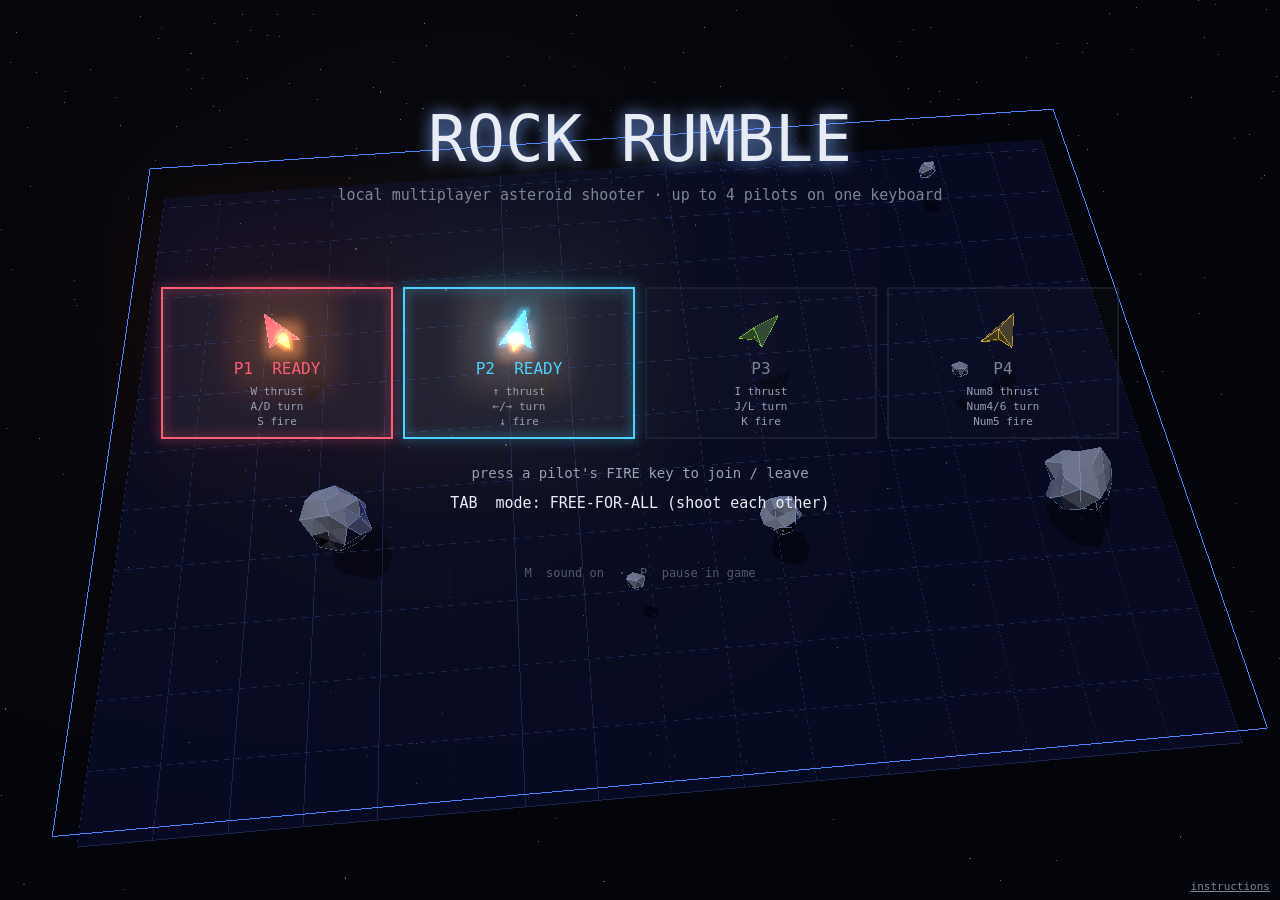
==== commit 16af6bac: "Split the game into ES modules with a SOLID architecture index.html now only holds the canvases and " ====
--- a/index.html
+++ b/index.html
@@ -4,886 +4,18 @@
 <meta charset="utf-8">
 <meta name="viewport" content="width=device-width,initial-scale=1">
 <title>Rock Rumble · Team 6</title>
-<style>
-  :root { --bg: #05060a; --fg: #e8ecf4; --mut: #7d8496; }
-  * { box-sizing: border-box; }
-  html, body { margin: 0; height: 100%; background: var(--bg); overflow: hidden; }
-  body { font: 16px/1.4 ui-monospace, "SFMono-Regular", Menlo, Consolas, monospace; color: var(--fg); }
-  canvas { display: block; position: fixed; inset: 0; width: 100vw; height: 100vh; }
-  #hud { pointer-events: none; }
-  a { color: var(--mut); }
-  #foot { position: fixed; right: 10px; bottom: 6px; font-size: 11px; color: var(--mut); pointer-events: auto; }
-</style>
+<link rel="stylesheet" href="styles.css">
 </head>
 <body>
 <canvas id="gl"></canvas>
 <canvas id="hud"></canvas>
 <div id="foot"><a href="instructions.html">instructions</a></div>
 <script type="importmap">
-{ "imports": { "three": "./vendor/three/three.module.min.js" } }
+{ "imports": {
+  "three": "./vendor/three/three.module.min.js",
+  "three/addons/": "./vendor/three/"
+} }
 </script>
-<script type="module">
-import * as THREE from 'three';
-import { EffectComposer } from './vendor/three/postprocessing/EffectComposer.js';
-import { RenderPass } from './vendor/three/postprocessing/RenderPass.js';
-import { UnrealBloomPass } from './vendor/three/postprocessing/UnrealBloomPass.js';
-import { OutputPass } from './vendor/three/postprocessing/OutputPass.js';
-
-// ---------------------------------------------------------------------------
-// Configuration
-// ---------------------------------------------------------------------------
-const PLAYERS = [
-  { name: 'P1', color: '#ff5d73', keys: { thrust: 'KeyW', left: 'KeyA', right: 'KeyD', fire: 'KeyS' },
-    label: 'W thrust · A/D turn · S fire' },
-  { name: 'P2', color: '#4dd2ff', keys: { thrust: 'ArrowUp', left: 'ArrowLeft', right: 'ArrowRight', fire: 'ArrowDown' },
-    label: '↑ thrust · ←/→ turn · ↓ fire' },
-  { name: 'P3', color: '#9dff5c', keys: { thrust: 'KeyI', left: 'KeyJ', right: 'KeyL', fire: 'KeyK' },
-    label: 'I thrust · J/L turn · K fire' },
-  { name: 'P4', color: '#ffd23f', keys: { thrust: 'Numpad8', left: 'Numpad4', right: 'Numpad6', fire: 'Numpad5' },
-    label: 'Num8 thrust · Num4/6 turn · Num5 fire' },
-];
-
-const CFG = {
-  turnSpeed: 4.4,        // rad/s
-  thrust: 320,           // px/s^2
-  drag: 0.55,            // velocity decay per second (exponential)
-  maxSpeed: 440,
-  shipRadius: 13,
-  bulletSpeed: 560,
-  bulletLife: 0.95,
-  fireCooldown: 0.17,
-  maxBullets: 5,
-  lives: 3,
-  respawnDelay: 1.8,
-  invulnTime: 2.6,
-  extraLifeEvery: 10000,
-  asteroid: {
-    3: { r: 46, speed: [35, 75],  score: 20 },
-    2: { r: 25, speed: [65, 120], score: 50 },
-    1: { r: 13, speed: [95, 175], score: 100 },
-  },
-  killScore: 250,
-};
-
-// ---------------------------------------------------------------------------
-// Canvas setup
-// ---------------------------------------------------------------------------
-const glCanvas = document.getElementById('gl');
-const canvas = document.getElementById('hud');
-const ctx = canvas.getContext('2d');
-const foot = document.getElementById('foot');
-let W = 0, H = 0, DPR = 1;
-function resize() {
-  DPR = Math.min(window.devicePixelRatio || 1, 2);
-  W = window.innerWidth; H = window.innerHeight;
-  canvas.width = Math.round(W * DPR); canvas.height = Math.round(H * DPR);
-  onResize3d();
-}
-window.addEventListener('resize', resize);
-
-// ---------------------------------------------------------------------------
-// Helpers
-// ---------------------------------------------------------------------------
-const rand = (a, b) => a + Math.random() * (b - a);
-const TAU = Math.PI * 2;
-function wrap(o) {
-  if (o.x < 0) o.x += W; else if (o.x >= W) o.x -= W;
-  if (o.y < 0) o.y += H; else if (o.y >= H) o.y -= H;
-}
-function dist2(a, b) { const dx = a.x - b.x, dy = a.y - b.y; return dx * dx + dy * dy; }
-function hit(a, ar, b, br) { const r = ar + br; return dist2(a, b) < r * r; }
-
-// ---------------------------------------------------------------------------
-// Input
-// ---------------------------------------------------------------------------
-const down = new Set();
-const pressed = new Set(); // keys pressed since last frame
-const GAME_KEYS = new Set(PLAYERS.flatMap(p => Object.values(p.keys)).concat(['Enter', 'Tab', 'Space']));
-window.addEventListener('keydown', e => {
-  if (GAME_KEYS.has(e.code)) e.preventDefault();
-  if (!down.has(e.code)) pressed.add(e.code);
-  down.add(e.code);
-  audio.unlock();
-});
-window.addEventListener('keyup', e => { down.delete(e.code); });
-window.addEventListener('blur', () => down.clear());
-
-// ---------------------------------------------------------------------------
-// Sound (synthesized with WebAudio, no files)
-// ---------------------------------------------------------------------------
-const audio = {
-  ctx: null, muted: false, master: null, noiseBuf: null,
-  unlock() {
-    if (this.ctx) { if (this.ctx.state === 'suspended') this.ctx.resume(); return; }
-    const AC = window.AudioContext || window.webkitAudioContext;
-    if (!AC) return;
-    this.ctx = new AC();
-    this.master = this.ctx.createGain();
-    this.master.gain.value = 0.35;
-    this.master.connect(this.ctx.destination);
-    const len = this.ctx.sampleRate;
-    this.noiseBuf = this.ctx.createBuffer(1, len, this.ctx.sampleRate);
-    const d = this.noiseBuf.getChannelData(0);
-    for (let i = 0; i < len; i++) d[i] = Math.random() * 2 - 1;
-  },
-  toggle() { this.muted = !this.muted; if (this.master) this.master.gain.value = this.muted ? 0 : 0.35; },
-  tone(freq, endFreq, dur, type = 'square', vol = 0.15) {
-    if (!this.ctx || this.muted) return;
-    const t = this.ctx.currentTime;
-    const o = this.ctx.createOscillator(), g = this.ctx.createGain();
-    o.type = type; o.frequency.setValueAtTime(freq, t);
-    o.frequency.exponentialRampToValueAtTime(Math.max(20, endFreq), t + dur);
-    g.gain.setValueAtTime(vol, t); g.gain.exponentialRampToValueAtTime(0.001, t + dur);
-    o.connect(g); g.connect(this.master); o.start(t); o.stop(t + dur + 0.02);
-  },
-  noise(dur, vol = 0.4, cutoff = 1200) {
-    if (!this.ctx || this.muted) return;
-    const t = this.ctx.currentTime;
-    const s = this.ctx.createBufferSource(); s.buffer = this.noiseBuf;
-    const f = this.ctx.createBiquadFilter(); f.type = 'lowpass';
-    f.frequency.setValueAtTime(cutoff, t); f.frequency.exponentialRampToValueAtTime(60, t + dur);
-    const g = this.ctx.createGain();
-    g.gain.setValueAtTime(vol, t); g.gain.exponentialRampToValueAtTime(0.001, t + dur);
-    s.connect(f); f.connect(g); g.connect(this.master);
-    s.start(t, Math.random() * 0.5); s.stop(t + dur + 0.02);
-  },
-  fire(i) { this.tone(880 + i * 120, 220, 0.12, 'square', 0.07); },
-  boom(size) { this.noise(0.25 + size * 0.18, 0.25 + size * 0.1, 400 + size * 500); },
-  shipBoom() { this.noise(0.9, 0.55, 2400); this.tone(180, 40, 0.7, 'sawtooth', 0.12); },
-  life() { [523, 659, 784, 1046].forEach((f, k) => setTimeout(() => this.tone(f, f, 0.12, 'triangle', 0.12), k * 90)); },
-  blip() { this.tone(660, 660, 0.06, 'triangle', 0.1); },
-};
-
-// ---------------------------------------------------------------------------
-// Game state
-// ---------------------------------------------------------------------------
-let state = 'lobby';           // lobby | playing | paused | gameover
-let mode = 'ffa';              // ffa (friendly fire) | coop
-const joined = [true, true, false, false];
-let ships = [], bullets = [], asteroids = [], particles = [];
-let wave = 0, waveTimer = 0, banner = { text: '', t: 0 };
-let result = null;
-
-function makeShip(idx) {
-  return {
-    idx, def: PLAYERS[idx], x: W / 2, y: H / 2, vx: 0, vy: 0, a: -Math.PI / 2,
-    alive: false, lives: CFG.lives, score: 0, nextLife: CFG.extraLifeEvery,
-    invuln: 0, cooldown: 0, respawn: 0.3, thrusting: false, kills: 0, bank: 0,
-  };
-}
-
-function makeAsteroid(size, x, y) {
-  const c = CFG.asteroid[size];
-  const sp = rand(c.speed[0], c.speed[1]) * (1 + wave * 0.04);
-  const dir = rand(0, TAU);
-  return { size, r: c.r, x, y, vx: Math.cos(dir) * sp, vy: Math.sin(dir) * sp, a: rand(0, TAU), spin: rand(-1.2, 1.2),
-    ax: rand(0, TAU), ay: rand(0, TAU), rx: rand(-1.2, 1.2), ry: rand(-1.2, 1.2) };
-}
-
-function startGame() {
-  ships = PLAYERS.map((_, i) => joined[i] ? makeShip(i) : null).filter(Boolean);
-  // spread spawn points
-  ships.forEach((s, k) => { s.respawn = 0.2 + k * 0.05; });
-  bullets = []; asteroids = []; particles = [];
-  wave = 0; result = null; checkGameOver.t = 0; shake = 0;
-  nextWave();
-  state = 'playing';
-}
-
-function nextWave() {
-  wave++;
-  const count = Math.min(3 + wave + Math.floor(ships.length / 2), 14);
-  for (let i = 0; i < count; i++) {
-    let x, y, tries = 0;
-    do {
-      // spawn along the edges, away from ships
-      if (Math.random() < 0.5) { x = rand(0, W); y = Math.random() < 0.5 ? rand(0, 60) : rand(H - 60, H); }
-      else { x = Math.random() < 0.5 ? rand(0, 60) : rand(W - 60, W); y = rand(0, H); }
-      tries++;
-    } while (tries < 30 && ships.some(s => s.alive && dist2(s, { x, y }) < 200 * 200));
-    asteroids.push(makeAsteroid(3, x, y));
-  }
-  banner = { text: `WAVE ${wave}`, t: 2 };
-}
-
-function spawnPoint(ship) {
-  const slots = [[0.25, 0.3], [0.75, 0.7], [0.75, 0.3], [0.25, 0.7], [0.5, 0.5]];
-  const candidates = slots.map(([fx, fy]) => ({ x: fx * W, y: fy * H }));
-  for (let i = 0; i < 20; i++) candidates.push({ x: rand(80, W - 80), y: rand(80, H - 80) });
-  const pref = candidates[ship.idx % 4];
-  const danger = p => {
-    let m = Infinity;
-    for (const a of asteroids) m = Math.min(m, Math.sqrt(dist2(a, p)) - a.r);
-    for (const s of ships) if (s !== ship && s.alive) m = Math.min(m, Math.sqrt(dist2(s, p)) - 40);
-    return m;
-  };
-  if (danger(pref) > 120) return pref;
-  let best = pref, bestD = -Infinity;
-  for (const c of candidates) { const d = danger(c); if (d > bestD) { bestD = d; best = c; } }
-  return best;
-}
-
-function burst(x, y, color, n, speed, life) {
-  for (let i = 0; i < n; i++) {
-    const a = rand(0, TAU), sp = rand(speed * 0.2, speed);
-    particles.push({ x, y, z: 0, vx: Math.cos(a) * sp, vy: Math.sin(a) * sp, vz: rand(-0.7, 0.9) * sp,
-      life: rand(life * 0.4, life), max: life, color });
-  }
-}
-
-function addScore(ship, pts) {
-  ship.score += pts;
-  while (ship.score >= ship.nextLife) {
-    ship.lives++; ship.nextLife += CFG.extraLifeEvery; audio.life();
-  }
-}
-
-function killShip(s, killer) {
-  s.alive = false; s.lives--; s.respawn = CFG.respawnDelay;
-  burst(s.x, s.y, s.def.color, 60, 260, 1.4);
-  burst(s.x, s.y, '#ffffff', 20, 160, 0.8);
-  // debris lines
-  for (let i = 0; i < 5; i++) {
-    const a = rand(0, TAU), sp = rand(30, 110);
-    particles.push({ x: s.x, y: s.y, vx: Math.cos(a) * sp + s.vx * 0.3, vy: Math.sin(a) * sp + s.vy * 0.3,
-      z: 0, vz: rand(-40, 120), life: 1.6, max: 1.6, color: s.def.color });
-  }
-  audio.shipBoom();
-  shake = 10;
-  if (killer && killer !== s) { addScore(killer, CFG.killScore); killer.kills++; }
-}
-
-function splitAsteroid(a, by) {
-  const i = asteroids.indexOf(a);
-  if (i >= 0) asteroids.splice(i, 1);
-  if (by) addScore(by, CFG.asteroid[a.size].score);
-  burst(a.x, a.y, '#c9cfdc', 8 + a.size * 6, 90 + a.size * 30, 0.9);
-  audio.boom(a.size);
-  shake = Math.max(shake, a.size * 2);
-  if (a.size > 1) {
-    for (let k = 0; k < 2; k++) {
-      const b = makeAsteroid(a.size - 1, a.x, a.y);
-      b.vx += a.vx * 0.4; b.vy += a.vy * 0.4;
-      asteroids.push(b);
-    }
-  }
-}
-
-// ---------------------------------------------------------------------------
-// Update
-// ---------------------------------------------------------------------------
-let shake = 0;
-
-function update(dt) {
-  if (pressed.has('KeyM')) audio.toggle();
-
-  if (state === 'lobby') return updateLobby();
-  if (state === 'gameover') {
-    if (pressed.has('Enter')) { state = 'lobby'; audio.blip(); }
-    updateParticles(dt); updateAsteroids(dt);
-    return;
-  }
-  if (pressed.has('KeyP') || pressed.has('Escape')) {
-    state = state === 'paused' ? 'playing' : 'paused'; audio.blip();
-  }
-  if (state === 'paused') {
-    if (pressed.has('KeyQ')) { state = 'lobby'; audio.blip(); }
-    return;
-  }
-
-  // ships
-  for (const s of ships) {
-    const k = s.def.keys;
-    if (!s.alive) {
-      if (s.lives > 0) {
-        s.respawn -= dt;
-        if (s.respawn <= 0) {
-          const p = spawnPoint(s);
-          Object.assign(s, { x: p.x, y: p.y, vx: 0, vy: 0, a: -Math.PI / 2, alive: true, invuln: CFG.invulnTime, cooldown: 0 });
-        }
-      }
-      continue;
-    }
-    const turn = (down.has(k.right) ? 1 : 0) - (down.has(k.left) ? 1 : 0);
-    s.bank += (turn * 0.75 - s.bank) * Math.min(1, dt * 8);
-    if (down.has(k.left)) s.a -= CFG.turnSpeed * dt;
-    if (down.has(k.right)) s.a += CFG.turnSpeed * dt;
-    s.thrusting = down.has(k.thrust);
-    if (s.thrusting) {
-      s.vx += Math.cos(s.a) * CFG.thrust * dt;
-      s.vy += Math.sin(s.a) * CFG.thrust * dt;
-      if (Math.random() < 0.7) {
-        const bx = s.x - Math.cos(s.a) * 12, by = s.y - Math.sin(s.a) * 12;
-        const sp = rand(80, 160), ang = s.a + Math.PI + rand(-0.35, 0.35);
-        particles.push({ x: bx, y: by, vx: s.vx + Math.cos(ang) * sp, vy: s.vy + Math.sin(ang) * sp,
-          life: rand(0.15, 0.35), max: 0.35, color: Math.random() < 0.5 ? '#ffb347' : s.def.color });
-      }
-    }
-    const decay = Math.exp(-CFG.drag * dt);
-    s.vx *= decay; s.vy *= decay;
-    const sp = Math.hypot(s.vx, s.vy);
-    if (sp > CFG.maxSpeed) { s.vx *= CFG.maxSpeed / sp; s.vy *= CFG.maxSpeed / sp; }
-    s.x += s.vx * dt; s.y += s.vy * dt; wrap(s);
-    s.invuln = Math.max(0, s.invuln - dt);
-    s.cooldown -= dt;
-    if (down.has(k.fire) && s.cooldown <= 0 && bullets.filter(b => b.owner === s).length < CFG.maxBullets) {
-      s.cooldown = CFG.fireCooldown;
-      const nx = Math.cos(s.a), ny = Math.sin(s.a);
-      bullets.push({ owner: s, x: s.x + nx * 15, y: s.y + ny * 15,
-        vx: s.vx + nx * CFG.bulletSpeed, vy: s.vy + ny * CFG.bulletSpeed, life: CFG.bulletLife });
-      audio.fire(s.idx);
-    }
-  }
-
-  // ship vs ship bump (elastic)
-  for (let i = 0; i < ships.length; i++) for (let j = i + 1; j < ships.length; j++) {
-    const a = ships[i], b = ships[j];
-    if (!a.alive || !b.alive || !hit(a, CFG.shipRadius, b, CFG.shipRadius)) continue;
-    const dx = b.x - a.x, dy = b.y - a.y, d = Math.hypot(dx, dy) || 1;
-    const nx = dx / d, ny = dy / d;
-    const rel = (a.vx - b.vx) * nx + (a.vy - b.vy) * ny;
-    if (rel > 0) { a.vx -= rel * nx; a.vy -= rel * ny; b.vx += rel * nx; b.vy += rel * ny; }
-    const push = (CFG.shipRadius * 2 - d) / 2;
-    a.x -= nx * push; a.y -= ny * push; b.x += nx * push; b.y += ny * push;
-    audio.tone(140, 90, 0.08, 'triangle', 0.12);
-  }
-
-  // bullets
-  for (const b of bullets) {
-    b.x += b.vx * dt; b.y += b.vy * dt; b.life -= dt; wrap(b);
-  }
-  updateAsteroids(dt);
-
-  // bullet collisions
-  for (const b of bullets) {
-    if (b.life <= 0) continue;
-    for (const a of asteroids) {
-      if (hit(b, 2, a, a.r * 0.92)) { b.life = 0; splitAsteroid(a, b.owner); break; }
-    }
-    if (b.life <= 0 || mode !== 'ffa') continue;
-    for (const s of ships) {
-      if (s === b.owner || !s.alive || s.invuln > 0) continue;
-      if (hit(b, 2, s, CFG.shipRadius)) { b.life = 0; killShip(s, b.owner); break; }
-    }
-  }
-  bullets = bullets.filter(b => b.life > 0);
-
-  // ship vs asteroid
-  for (const s of ships) {
-    if (!s.alive || s.invuln > 0) continue;
-    for (const a of asteroids) {
-      if (hit(s, CFG.shipRadius * 0.8, a, a.r * 0.9)) { killShip(s, null); splitAsteroid(a, null); break; }
-    }
-  }
-
-  updateParticles(dt);
-
-  // waves
-  if (asteroids.length === 0) {
-    waveTimer += dt;
-    if (waveTimer > 1.5) { waveTimer = 0; nextWave(); }
-  }
-  banner.t -= dt;
-
-  checkGameOver();
-}
-
-function updateAsteroids(dt) {
-  for (const a of asteroids) {
-    a.x += a.vx * dt; a.y += a.vy * dt; a.a += a.spin * dt; a.ax += a.rx * dt; a.ay += a.ry * dt; wrap(a);
-  }
-}
-function updateParticles(dt) {
-  for (const p of particles) {
-    p.x += p.vx * dt; p.y += p.vy * dt; p.life -= dt;
-    p.vx *= 0.985; p.vy *= 0.985;
-    if (p.vz) { p.z += p.vz * dt; p.vz *= 0.985; }
-  }
-  particles = particles.filter(p => p.life > 0);
-  shake = Math.max(0, shake - dt * 30);
-}
-
-function checkGameOver() {
-  const inPlay = ships.filter(s => s.alive || s.lives > 0);
-  const over = ships.length > 1 && mode === 'ffa' ? inPlay.length <= 1 : inPlay.length === 0;
-  if (!over) return;
-  // let the last explosion play out a moment
-  if (!checkGameOver.t) checkGameOver.t = 1.6;
-  checkGameOver.t -= 1 / 60;
-  if (checkGameOver.t > 0) return;
-  checkGameOver.t = 0;
-  const ranked = [...ships].sort((a, b) => b.score - a.score);
-  result = { ranked, survivor: mode === 'ffa' && ships.length > 1 ? inPlay[0] || null : null };
-  state = 'gameover';
-}
-
-function updateLobby() {
-  PLAYERS.forEach((p, i) => {
-    if (pressed.has(p.keys.fire)) { joined[i] = !joined[i]; audio.blip(); }
-  });
-  if (pressed.has('Tab')) { mode = mode === 'ffa' ? 'coop' : 'ffa'; audio.blip(); }
-  if (pressed.has('Enter') && joined.some(Boolean)) { audio.blip(); startGame(); }
-  // drift some demo rocks in the background
-  if (asteroids.length < 6) asteroids.push(makeAsteroid(1 + Math.floor(Math.random() * 3), rand(0, W), rand(0, H)));
-  updateAsteroids(1 / 60); updateParticles(1 / 60);
-}
-
-// ---------------------------------------------------------------------------
-// Rendering: 3D world (Three.js) + 2D overlay for HUD and menus
-// ---------------------------------------------------------------------------
-function glow(color, blur) { ctx.shadowColor = color; ctx.shadowBlur = blur; }
-
-// 2D ship outline, used only for the small lives icons in the HUD
-function drawShipShape(x, y, a, color, thrusting, scale = 1) {
-  ctx.save();
-  ctx.translate(x, y); ctx.rotate(a); ctx.scale(scale, scale);
-  ctx.strokeStyle = color; ctx.lineWidth = 2; glow(color, 12);
-  ctx.beginPath();
-  ctx.moveTo(16, 0); ctx.lineTo(-11, -10); ctx.lineTo(-6, 0); ctx.lineTo(-11, 10); ctx.closePath();
-  ctx.stroke();
-  ctx.restore();
-}
-
-// Game coordinates are screen-like (x right, y down, origin top-left, size W x H).
-// The 3D scene centres the arena on the origin with +y up and +z towards the camera.
-const sx = x => x - W / 2;
-const sy = y => H / 2 - y;
-
-const renderer = new THREE.WebGLRenderer({ canvas: glCanvas, antialias: true });
-renderer.shadowMap.enabled = true;
-renderer.shadowMap.type = THREE.PCFSoftShadowMap;
-const scene = new THREE.Scene();
-scene.background = new THREE.Color(0x04050a);
-const camera = new THREE.PerspectiveCamera(42, 1, 10, 20000);
-camera.up.set(0, 0, 1);
-
-const composer = new EffectComposer(renderer);
-composer.addPass(new RenderPass(scene, camera));
-const bloom = new UnrealBloomPass(new THREE.Vector2(256, 256), 0.85, 0.45, 0.62);
-composer.addPass(bloom);
-composer.addPass(new OutputPass());
-
-// lights
-scene.add(new THREE.HemisphereLight(0x8aa4ff, 0x1a1020, 0.9));
-const sun = new THREE.DirectionalLight(0xffffff, 2.2);
-sun.castShadow = true;
-sun.shadow.mapSize.set(2048, 2048);
-sun.shadow.bias = -0.0005;
-scene.add(sun, sun.target);
-const rim = new THREE.DirectionalLight(0x6a7dff, 0.9);
-rim.position.set(400, 600, -300);
-scene.add(rim);
-
-// arena: shadow-catching floor, grid and glowing border, rebuilt on resize
-const ARENA_DEPTH = -60;
-const arena = new THREE.Group();
-scene.add(arena);
-
-// starfield far below the arena
-const starGeo = new THREE.BufferGeometry();
-{
-  const n = 2500, pos = new Float32Array(n * 3), col = new Float32Array(n * 3);
-  for (let i = 0; i < n; i++) {
-    pos[i * 3] = rand(-6000, 6000); pos[i * 3 + 1] = rand(-5000, 7000); pos[i * 3 + 2] = rand(-3500, -900);
-    const c = rand(0.35, 1); col[i * 3] = c * 0.85; col[i * 3 + 1] = c * 0.9; col[i * 3 + 2] = c;
-  }
-  starGeo.setAttribute('position', new THREE.BufferAttribute(pos, 3));
-  starGeo.setAttribute('color', new THREE.BufferAttribute(col, 3));
-}
-const dotTex = (() => {
-  const c = document.createElement('canvas'); c.width = c.height = 64;
-  const g = c.getContext('2d'), gr = g.createRadialGradient(32, 32, 0, 32, 32, 32);
-  gr.addColorStop(0, 'rgba(255,255,255,1)'); gr.addColorStop(0.35, 'rgba(255,255,255,0.6)'); gr.addColorStop(1, 'rgba(255,255,255,0)');
-  g.fillStyle = gr; g.fillRect(0, 0, 64, 64);
-  const t = new THREE.CanvasTexture(c); t.colorSpace = THREE.SRGBColorSpace; return t;
-})();
-scene.add(new THREE.Points(starGeo, new THREE.PointsMaterial({
-  size: 9, map: dotTex, vertexColors: true, transparent: true, depthWrite: false, blending: THREE.AdditiveBlending,
-})));
-
-function buildArena() {
-  arena.clear();
-  const floor = new THREE.Mesh(new THREE.PlaneGeometry(W, H), new THREE.ShadowMaterial({ opacity: 0.55 }));
-  floor.position.z = ARENA_DEPTH; floor.receiveShadow = true;
-  arena.add(floor);
-  const tint = new THREE.Mesh(new THREE.PlaneGeometry(W, H), new THREE.MeshBasicMaterial({ color: 0x0a1030, transparent: true, opacity: 0.45, depthWrite: false }));
-  tint.position.z = ARENA_DEPTH - 1;
-  arena.add(tint);
-  const pts = [];
-  const step = 80;
-  for (let x = -W / 2; x <= W / 2 + 0.1; x += step) pts.push(x, -H / 2, ARENA_DEPTH, x, H / 2, ARENA_DEPTH);
-  for (let y = -H / 2; y <= H / 2 + 0.1; y += step) pts.push(-W / 2, y, ARENA_DEPTH, W / 2, y, ARENA_DEPTH);
-  const gridGeo = new THREE.BufferGeometry();
-  gridGeo.setAttribute('position', new THREE.Float32BufferAttribute(pts, 3));
-  arena.add(new THREE.LineSegments(gridGeo, new THREE.LineBasicMaterial({ color: 0x1d2a5a, transparent: true, opacity: 0.7 })));
-  const border = new THREE.BufferGeometry().setFromPoints([
-    new THREE.Vector3(-W / 2, -H / 2, 0), new THREE.Vector3(W / 2, -H / 2, 0),
-    new THREE.Vector3(W / 2, H / 2, 0), new THREE.Vector3(-W / 2, H / 2, 0),
-  ]);
-  arena.add(new THREE.LineLoop(border, new THREE.LineBasicMaterial({ color: new THREE.Color(0x3d6bff).multiplyScalar(1.6) })));
-  // light + shadow camera covering the arena
-  sun.position.set(-W * 0.25, H * 0.35, 1200);
-  sun.target.position.set(0, 0, 0);
-  const sc = sun.shadow.camera;
-  sc.left = -W * 0.75; sc.right = W * 0.75; sc.top = H * 0.75; sc.bottom = -H * 0.75; sc.near = 100; sc.far = 3000;
-  sc.updateProjectionMatrix();
-}
-
-// tilt the camera and fit the whole arena on screen, centred
-const TILT = 0.48; // radians from straight down
-let camBase = new THREE.Vector3(), camTarget = new THREE.Vector3();
-function fitCamera() {
-  camera.aspect = W / H;
-  camera.updateProjectionMatrix();
-  const corners = [[-W / 2, -H / 2], [W / 2, -H / 2], [W / 2, H / 2], [-W / 2, H / 2]].map(([x, y]) => new THREE.Vector3(x, y, 0));
-  const v = new THREE.Vector3();
-  let ty = 0, d = 1000;
-  const place = dist => {
-    camera.position.set(0, ty - dist * Math.sin(TILT), dist * Math.cos(TILT));
-    camera.lookAt(0, ty, 0); camera.updateMatrixWorld();
-  };
-  const extent = () => {
-    let mx = 0, top = -Infinity, bot = Infinity;
-    for (const c of corners) { v.copy(c).project(camera); mx = Math.max(mx, Math.abs(v.x)); top = Math.max(top, v.y); bot = Math.min(bot, v.y); }
-    return { mx, top, bot };
-  };
-  for (let it = 0; it < 8; it++) {
-    let lo = 50, hi = 50000;
-    for (let i = 0; i < 40; i++) {
-      d = (lo + hi) / 2; place(d);
-      const e = extent();
-      if (e.mx <= 0.96 && e.top <= 0.86 && e.bot >= -0.9) hi = d; else lo = d;
-    }
-    d = hi; place(d);
-    const e = extent();
-    ty += ((e.top + e.bot) / 2 + 0.02) * H * 0.35;
-  }
-  place(d);
-  camBase.copy(camera.position); camTarget.set(0, ty, 0);
-}
-
-// screen pixel -> point on the arena plane (z = height)
-const raycaster = new THREE.Raycaster();
-function screenToWorld(px, py, height = 0) {
-  raycaster.setFromCamera(new THREE.Vector2((px / W) * 2 - 1, -(py / H) * 2 + 1), camera);
-  const plane = new THREE.Plane(new THREE.Vector3(0, 0, 1), -height);
-  return raycaster.ray.intersectPlane(plane, new THREE.Vector3()) || new THREE.Vector3();
-}
-
-// --- ship model -------------------------------------------------------------
-const shipGeo = (() => {
-  const N = [19, 0, 1], L = [-12, -12, -1], R = [-12, 12, -1], B = [-7, 0, 0], T = [-5, 0, 8], D = [-5, 0, -4];
-  const tris = [N, L, T, N, T, R, L, B, T, T, B, R, N, D, L, N, R, D, L, D, B, B, D, R];
-  const g = new THREE.BufferGeometry();
-  g.setAttribute('position', new THREE.Float32BufferAttribute(tris.flat(), 3));
-  g.computeVertexNormals();
-  return g;
-})();
-const shipEdges = new THREE.EdgesGeometry(shipGeo, 1);
-const flameGeo = new THREE.ConeGeometry(4.5, 1, 10).rotateZ(Math.PI / 2).translate(-0.5, 0, 0);
-const shieldGeo = new THREE.IcosahedronGeometry(25, 2);
-
-function makeShipModel(colorHex) {
-  const color = new THREE.Color(colorHex);
-  const root = new THREE.Group();
-  const body = new THREE.Group(); // banks inside the heading rotation
-  root.add(body);
-  const hull = new THREE.Mesh(shipGeo, new THREE.MeshStandardMaterial({
-    color, emissive: color, emissiveIntensity: 0.35, metalness: 0.45, roughness: 0.35, flatShading: true, side: THREE.DoubleSide,
-  }));
-  hull.castShadow = true;
-  const edges = new THREE.LineSegments(shipEdges, new THREE.LineBasicMaterial({ color: color.clone().multiplyScalar(2.2), transparent: true }));
-  const flame = new THREE.Mesh(flameGeo, new THREE.MeshBasicMaterial({
-    color: new THREE.Color(0xffa040).multiplyScalar(2.5), transparent: true, opacity: 0.9, blending: THREE.AdditiveBlending, depthWrite: false,
-  }));
-  flame.position.set(-7, 0, 0.5);
-  const shield = new THREE.Mesh(shieldGeo, new THREE.MeshBasicMaterial({
-    color: color.clone().multiplyScalar(0.7), wireframe: true, transparent: true, opacity: 0.15, blending: THREE.AdditiveBlending, depthWrite: false,
-  }));
-  body.add(hull, edges, flame);
-  root.add(shield);
-  root.userData = { body, hull, edges, flame, shield };
-  return root;
-}
-
-// --- asteroid model ---------------------------------------------------------
-const rockMat = new THREE.MeshStandardMaterial({ color: 0x7d8496, roughness: 0.92, metalness: 0.05, flatShading: true });
-const rockEdgeMat = new THREE.LineBasicMaterial({ color: 0x8fa6e0, transparent: true, opacity: 0.35 });
-function makeRockModel(a) {
-  const g = new THREE.IcosahedronGeometry(1, a.size === 1 ? 0 : 1);
-  const pos = g.attributes.position, bumps = new Map(), v = new THREE.Vector3();
-  const sq = [rand(0.8, 1.15), rand(0.8, 1.15), rand(0.7, 1)];
-  for (let i = 0; i < pos.count; i++) {
-    v.fromBufferAttribute(pos, i);
-    const key = `${v.x.toFixed(3)},${v.y.toFixed(3)},${v.z.toFixed(3)}`;
-    if (!bumps.has(key)) bumps.set(key, rand(0.72, 1.12));
-    v.multiplyScalar(bumps.get(key) * a.r);
-    pos.setXYZ(i, v.x * sq[0], v.y * sq[1], v.z * sq[2]);
-  }
-  g.computeVertexNormals();
-  const m = new THREE.Mesh(g, rockMat);
-  m.castShadow = true; m.receiveShadow = true;
-  m.add(new THREE.LineSegments(new THREE.EdgesGeometry(g, 20), rockEdgeMat));
-  m.rotation.set(rand(0, TAU), rand(0, TAU), rand(0, TAU));
-  return m;
-}
-
-// --- bullets & particles ----------------------------------------------------
-const bulletGeo = new THREE.SphereGeometry(3, 10, 8);
-const bulletMats = PLAYERS.map(p => new THREE.MeshBasicMaterial({ color: new THREE.Color(p.color).multiplyScalar(3) }));
-
-const MAX_PARTICLES = 6000;
-const partPos = new Float32Array(MAX_PARTICLES * 3), partCol = new Float32Array(MAX_PARTICLES * 3);
-const partGeo = new THREE.BufferGeometry();
-partGeo.setAttribute('position', new THREE.BufferAttribute(partPos, 3));
-partGeo.setAttribute('color', new THREE.BufferAttribute(partCol, 3));
-const partPoints = new THREE.Points(partGeo, new THREE.PointsMaterial({
-  size: 10, map: dotTex, vertexColors: true, transparent: true, depthWrite: false, blending: THREE.AdditiveBlending,
-}));
-partPoints.frustumCulled = false;
-scene.add(partPoints);
-const colorCache = new Map();
-const toColor = hex => { if (!colorCache.has(hex)) colorCache.set(hex, new THREE.Color(hex).multiplyScalar(2.2)); return colorCache.get(hex); };
-
-// --- syncing game objects to meshes -------------------------------------------
-const live = new Set();
-let seen = new Set();
-function meshFor(o, create) {
-  if (!o.mesh) { o.mesh = create(); scene.add(o.mesh); live.add(o.mesh); }
-  seen.add(o.mesh);
-  return o.mesh;
-}
-function sweep() {
-  for (const m of live) if (!seen.has(m)) {
-    scene.remove(m); live.delete(m);
-    if (m.userData.ownGeo) { m.geometry.dispose(); m.children.forEach(c => c.geometry.dispose()); }
-  }
-  seen = new Set();
-}
-
-const lobbyShips = PLAYERS.map(p => { const m = makeShipModel(p.color); m.visible = false; scene.add(m); return m; });
-const lobbySlots = [];
-
-function onResize3d() {
-  renderer.setPixelRatio(DPR);
-  renderer.setSize(W, H, false);
-  composer.setPixelRatio(DPR);
-  composer.setSize(W, H);
-  bloom.resolution.set(W, H);
-  buildArena();
-  fitCamera();
-}
-
-function render3d(time) {
-  const t = time / 1000;
-  // asteroids (lobby, game and game over)
-  for (const a of asteroids) {
-    const m = meshFor(a, () => { const r = makeRockModel(a); r.userData.ownGeo = true; return r; });
-    m.position.set(sx(a.x), sy(a.y), 0);
-    m.rotation.set(a.ax, a.ay, -a.a);
-  }
-  // ships & bullets
-  const inGame = state !== 'lobby';
-  if (inGame) {
-    for (const s of ships) {
-      const m = meshFor(s, () => makeShipModel(s.def.color));
-      const u = m.userData;
-      m.visible = s.alive;
-      if (!s.alive) continue;
-      m.position.set(sx(s.x), sy(s.y), 4 + Math.sin(t * 3 + s.idx) * 2);
-      m.scale.setScalar(1.25);
-      m.rotation.set(0, 0, -s.a);
-      u.body.rotation.x = s.bank;
-      u.flame.visible = s.thrusting;
-      if (s.thrusting) u.flame.scale.set(14 + Math.random() * 12, 1 + Math.random() * 0.2, 1);
-      u.shield.visible = s.invuln > 0;
-      if (s.invuln > 0) {
-        u.shield.rotation.z = t * 2; u.shield.rotation.x = t * 1.3;
-        u.shield.material.opacity = 0.1 + 0.08 * Math.sin(t * 20);
-      }
-      u.hull.material.emissiveIntensity = s.invuln > 0 ? 0.35 + 0.4 * (Math.sin(t * 25) > 0 ? 1 : 0) : 0.35;
-    }
-    for (const b of bullets) {
-      const m = meshFor(b, () => new THREE.Mesh(bulletGeo, bulletMats[b.owner.idx]));
-      m.position.set(sx(b.x), sy(b.y), 4);
-    }
-  }
-  sweep();
-
-  // lobby showcase ships
-  lobbyShips.forEach((m, i) => {
-    const slot = lobbySlots[i];
-    m.visible = state === 'lobby' && !!slot;
-    if (!m.visible) return;
-    const on = joined[i];
-    const p = screenToWorld(slot.x, slot.y, 30);
-    m.position.copy(p);
-    m.scale.setScalar(slot.scale);
-    m.rotation.set(0, 0, Math.PI / 2 + Math.sin(t * 0.9 + i) * 0.9);
-    const u = m.userData;
-    u.body.rotation.x = Math.sin(t * 1.6 + i) * 0.5;
-    u.flame.visible = on;
-    u.flame.scale.set(10 + Math.random() * 8, 1, 1);
-    u.shield.visible = false;
-    u.hull.material.emissiveIntensity = on ? 0.45 : 0.05;
-    u.hull.material.color.set(on ? PLAYERS[i].color : 0x333844);
-    u.edges.material.opacity = on ? 1 : 0.2;
-  });
-
-  // particles
-  const n = Math.min(particles.length, MAX_PARTICLES);
-  for (let i = 0; i < n; i++) {
-    const p = particles[i], k = Math.max(0, p.life / p.max), c = toColor(p.color);
-    partPos[i * 3] = sx(p.x); partPos[i * 3 + 1] = sy(p.y); partPos[i * 3 + 2] = p.z || 0;
-    partCol[i * 3] = c.r * k; partCol[i * 3 + 1] = c.g * k; partCol[i * 3 + 2] = c.b * k;
-  }
-  partGeo.setDrawRange(0, n);
-  partGeo.attributes.position.needsUpdate = true;
-  partGeo.attributes.color.needsUpdate = true;
-
-  // camera: gentle drift in menus, shake on explosions
-  camera.position.copy(camBase);
-  if (state === 'lobby') { camera.position.x += Math.sin(t * 0.25) * 60; camera.position.y += Math.cos(t * 0.2) * 30; }
-  if (shake > 0) { camera.position.x += rand(-shake, shake) * 1.5; camera.position.y += rand(-shake, shake) * 1.5; }
-  camera.lookAt(camTarget);
-  composer.render();
-}
-
-function draw(time) {
-  render3d(time);
-  ctx.setTransform(DPR, 0, 0, DPR, 0, 0);
-  ctx.clearRect(0, 0, W, H);
-  ctx.shadowBlur = 0;
-  foot.style.display = state === 'lobby' ? '' : 'none';
-  if (state === 'lobby') drawLobby(time);
-  else {
-    drawHud();
-    if (banner.t > 0 && state === 'playing') {
-      ctx.globalAlpha = Math.min(1, banner.t);
-      text(banner.text, W / 2, H / 2 - 120, 34, '#e8ecf4', 'center', '#7aa7ff');
-      ctx.globalAlpha = 1;
-    }
-    if (state === 'paused') drawPaused();
-    if (state === 'gameover') drawGameOver();
-  }
-}
-
-function text(str, x, y, size, color, align = 'left', glowColor) {
-  ctx.font = `${size}px ui-monospace, "SFMono-Regular", Menlo, Consolas, monospace`;
-  ctx.textAlign = align; ctx.textBaseline = 'middle'; ctx.fillStyle = color;
-  if (glowColor) glow(glowColor, 16); else ctx.shadowBlur = 0;
-  ctx.fillText(str, x, y);
-  ctx.shadowBlur = 0;
-}
-
-function drawHud() {
-  const corners = [
-    { x: 18, y: 22, align: 'left' }, { x: W - 18, y: 22, align: 'right' },
-    { x: 18, y: H - 40, align: 'left' }, { x: W - 18, y: H - 40, align: 'right' },
-  ];
-  ships.forEach(s => {
-    const c = corners[s.idx];
-    const out = !s.alive && s.lives <= 0;
-    ctx.globalAlpha = out ? 0.35 : 1;
-    text(`${s.def.name}  ${String(s.score).padStart(6, '0')}`, c.x, c.y, 18, s.def.color, c.align, s.def.color);
-    const n = Math.min(s.lives, 8);
-    for (let i = 0; i < n; i++) {
-      const lx = c.align === 'left' ? c.x + 8 + i * 18 : c.x - 8 - i * 18;
-      drawShipShape(lx, c.y + 22, -Math.PI / 2, s.def.color, false, 0.55);
-    }
-    if (out) text('OUT', c.align === 'left' ? c.x : c.x, c.y + 22, 14, s.def.color, c.align);
-    ctx.globalAlpha = 1;
-  });
-  text(`WAVE ${wave}  ·  ${mode === 'ffa' ? 'FREE-FOR-ALL' : 'CO-OP'}`, W / 2, 22, 13, '#7d8496', 'center');
-  text(`P pause · M ${audio.muted ? 'unmute' : 'mute'}`, W / 2, H - 16, 11, '#545a6a', 'center');
-}
-
-function panel(w, h) {
-  const x = W / 2 - w / 2, y = H / 2 - h / 2;
-  ctx.fillStyle = 'rgba(5,6,10,0.82)'; ctx.fillRect(x, y, w, h);
-  ctx.strokeStyle = '#2a2f3d'; ctx.lineWidth = 1; ctx.strokeRect(x + 0.5, y + 0.5, w - 1, h - 1);
-  return { x, y };
-}
-
-function drawLobby(time) {
-  const small = W < 760;
-  text('ROCK RUMBLE', W / 2, H * 0.16, small ? 40 : 64, '#e8ecf4', 'center', '#7aa7ff');
-  text('local multiplayer asteroid shooter · up to 4 pilots on one keyboard', W / 2, H * 0.16 + (small ? 36 : 52), small ? 12 : 15, '#7d8496', 'center');
-
-  const cols = small ? 2 : 4;
-  const cw = Math.min(230, (W - 40) / cols - 12), ch = 150;
-  const totalW = cols * cw + (cols - 1) * 12;
-  const top = H * 0.32;
-  PLAYERS.forEach((p, i) => {
-    const cx = W / 2 - totalW / 2 + (i % cols) * (cw + 12);
-    const cy = top + Math.floor(i / cols) * (ch + 12);
-    const on = joined[i];
-    ctx.fillStyle = on ? 'rgba(255,255,255,0.05)' : 'rgba(255,255,255,0.015)';
-    ctx.fillRect(cx, cy, cw, ch);
-    ctx.strokeStyle = on ? p.color : '#2a2f3d'; ctx.lineWidth = on ? 2 : 1;
-    if (on) glow(p.color, 12);
-    ctx.strokeRect(cx, cy, cw, ch); ctx.shadowBlur = 0;
-    lobbySlots[i] = { x: cx + cw / 2, y: cy + 44, scale: 1.7 };
-    text(p.name + (on ? '  READY' : ''), cx + cw / 2, cy + 82, 16, on ? p.color : '#7d8496', 'center');
-    const parts = p.label.split(' · ');
-    parts.forEach((t, k) => text(t, cx + cw / 2, cy + 104 + k * 15, 11, '#9aa1b2', 'center'));
-  });
-
-  const rows = Math.ceil(4 / cols);
-  const by = top + rows * (ch + 12) + 24;
-  text('press a pilot\'s FIRE key to join / leave', W / 2, by, 14, '#9aa1b2', 'center');
-  text(`TAB  mode: ${mode === 'ffa' ? 'FREE-FOR-ALL (shoot each other)' : 'CO-OP (no friendly fire)'}`, W / 2, by + 30, 15, '#e8ecf4', 'center');
-  const n = joined.filter(Boolean).length;
-  if (n > 0 && Math.floor(time / 500) % 2 === 0) text(`ENTER  start with ${n} pilot${n > 1 ? 's' : ''}`, W / 2, by + 66, 20, '#ffffff', 'center', '#7aa7ff');
-  else if (n === 0) text('nobody has joined yet', W / 2, by + 66, 16, '#7d8496', 'center');
-  text(`M  sound ${audio.muted ? 'off' : 'on'}  ·  P  pause in game`, W / 2, by + 100, 12, '#545a6a', 'center');
-}
-
-function drawPaused() {
-  panel(340, 150);
-  text('PAUSED', W / 2, H / 2 - 30, 30, '#e8ecf4', 'center');
-  text('P resume · Q quit to lobby', W / 2, H / 2 + 20, 14, '#9aa1b2', 'center');
-}
-
-function drawGameOver() {
-  const rows = result.ranked.length;
-  const h = 170 + rows * 34;
-  const { y } = panel(Math.min(460, W - 32), h);
-  text('GAME OVER', W / 2, y + 40, 32, '#e8ecf4', 'center', '#7aa7ff');
-  const top = result.ranked[0];
-  const headline = ships.length === 1 ? `final score ${top.score}`
-    : mode === 'coop' ? `team score ${ships.reduce((t, s) => t + s.score, 0)} · wave ${wave}`
-    : result.survivor ? `${result.survivor.def.name} is the last ship flying` : 'nobody survived';
-  text(headline, W / 2, y + 76, 14, '#9aa1b2', 'center');
-  result.ranked.forEach((s, k) => {
-    const ry = y + 116 + k * 34;
-    const crown = k === 0 && ships.length > 1 ? '★ ' : '  ';
-    text(`${crown}${s.def.name}`, W / 2 - 150, ry, 18, s.def.color, 'left');
-    text(String(s.score), W / 2 + 40, ry, 18, '#e8ecf4', 'right');
-    if (mode === 'ffa' && ships.length > 1) text(`${s.kills} kill${s.kills === 1 ? '' : 's'}`, W / 2 + 150, ry, 13, '#7d8496', 'right');
-  });
-  text('ENTER  back to lobby', W / 2, y + h - 28, 14, '#ffffff', 'center');
-}
-
-// ---------------------------------------------------------------------------
-// Main loop (fixed timestep for stable physics)
-// ---------------------------------------------------------------------------
-const STEP = 1 / 60;
-let last = performance.now(), acc = 0;
-function frame(now) {
-  acc += Math.min(0.1, (now - last) / 1000);
-  last = now;
-  while (acc >= STEP) {
-    update(STEP);
-    pressed.clear();
-    acc -= STEP;
-  }
-  draw(now);
-  requestAnimationFrame(frame);
-}
-resize();
-requestAnimationFrame(frame);
-window.game = { get state() { return state; }, get ships() { return ships; }, get asteroids() { return asteroids; }, killShip };
-</script>
+<script type="module" src="src/main.js"></script>
 </body>
 </html>
--- a/styles.css
+++ b/styles.css
@@ -0,0 +1,8 @@
+:root { --bg: #05060a; --fg: #e8ecf4; --mut: #7d8496; }
+* { box-sizing: border-box; }
+html, body { margin: 0; height: 100%; background: var(--bg); overflow: hidden; }
+body { font: 16px/1.4 ui-monospace, "SFMono-Regular", Menlo, Consolas, monospace; color: var(--fg); }
+canvas { display: block; position: fixed; inset: 0; width: 100vw; height: 100vh; }
+#hud { pointer-events: none; }
+a { color: var(--mut); }
+#foot { position: fixed; right: 10px; bottom: 6px; font-size: 11px; color: var(--mut); pointer-events: auto; }
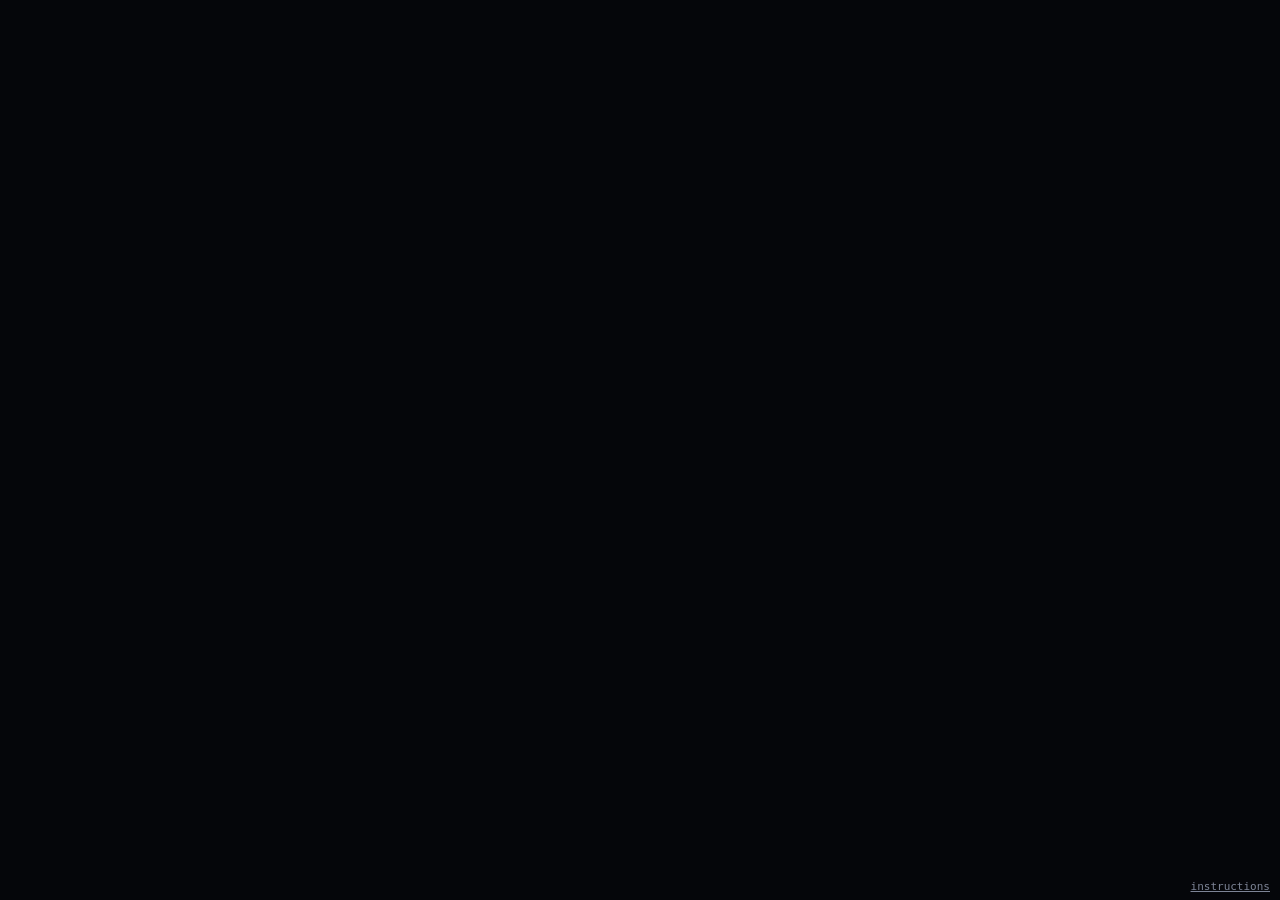
==== commit 3c51ec7a: "Add optional touch controls for phones and tablets On-screen buttons appear after the first touch (o" ====
--- a/index.html
+++ b/index.html
@@ -2,7 +2,7 @@
 <html lang="en">
 <head>
 <meta charset="utf-8">
-<meta name="viewport" content="width=device-width,initial-scale=1">
+<meta name="viewport" content="width=device-width,initial-scale=1,maximum-scale=1,user-scalable=no,viewport-fit=cover">
 <title>Rock Rumble · Team 6</title>
 <link rel="stylesheet" href="styles.css">
 </head>
--- a/styles.css
+++ b/styles.css
@@ -6,3 +6,28 @@
 #hud { pointer-events: none; }
 a { color: var(--mut); }
 #foot { position: fixed; right: 10px; bottom: 6px; font-size: 11px; color: var(--mut); pointer-events: auto; }
+
+/* touch controls (src/input/TouchControls.js): hidden until the first touch */
+html, body { touch-action: none; -webkit-user-select: none; user-select: none; -webkit-touch-callout: none; }
+#touch { position: fixed; inset: 0; pointer-events: none; display: none; }
+#touch.on { display: block; }
+#touch > div { position: absolute; display: none; gap: 14px; }
+#touch[data-state="playing"] .pad, #touch[data-state="playing"] .menu.play { display: flex; }
+#touch[data-state="paused"] .menu.paused { display: flex; }
+#touch button {
+  pointer-events: auto; touch-action: none; -webkit-tap-highlight-color: transparent;
+  width: 76px; height: 76px; border-radius: 50%; padding: 0;
+  font: 26px/1 ui-monospace, Menlo, monospace; color: rgba(232, 236, 244, 0.8);
+  background: rgba(255, 255, 255, 0.07); border: 2px solid rgba(255, 93, 115, 0.45);
+}
+#touch button.down { background: rgba(255, 93, 115, 0.35); color: #fff; }
+#touch .pad { bottom: calc(22px + env(safe-area-inset-bottom)); }
+#touch .pad.left { left: calc(18px + env(safe-area-inset-left)); }
+#touch .pad.right { right: calc(18px + env(safe-area-inset-right)); align-items: flex-end; }
+#touch .pad.right .fire { width: 92px; height: 92px; }
+#touch .pad.right .thrust { margin-bottom: 40px; }
+#touch .menu { left: 50%; transform: translateX(-50%); }
+#touch .menu button { width: 44px; height: 44px; font-size: 16px; border-color: rgba(125, 132, 150, 0.5); }
+#touch .menu.play { bottom: calc(10px + env(safe-area-inset-bottom)); }
+#touch .menu.paused { top: calc(50% + 90px); }
+#touch .menu.paused button:not(:last-child) { width: auto; border-radius: 22px; padding: 0 22px; }
